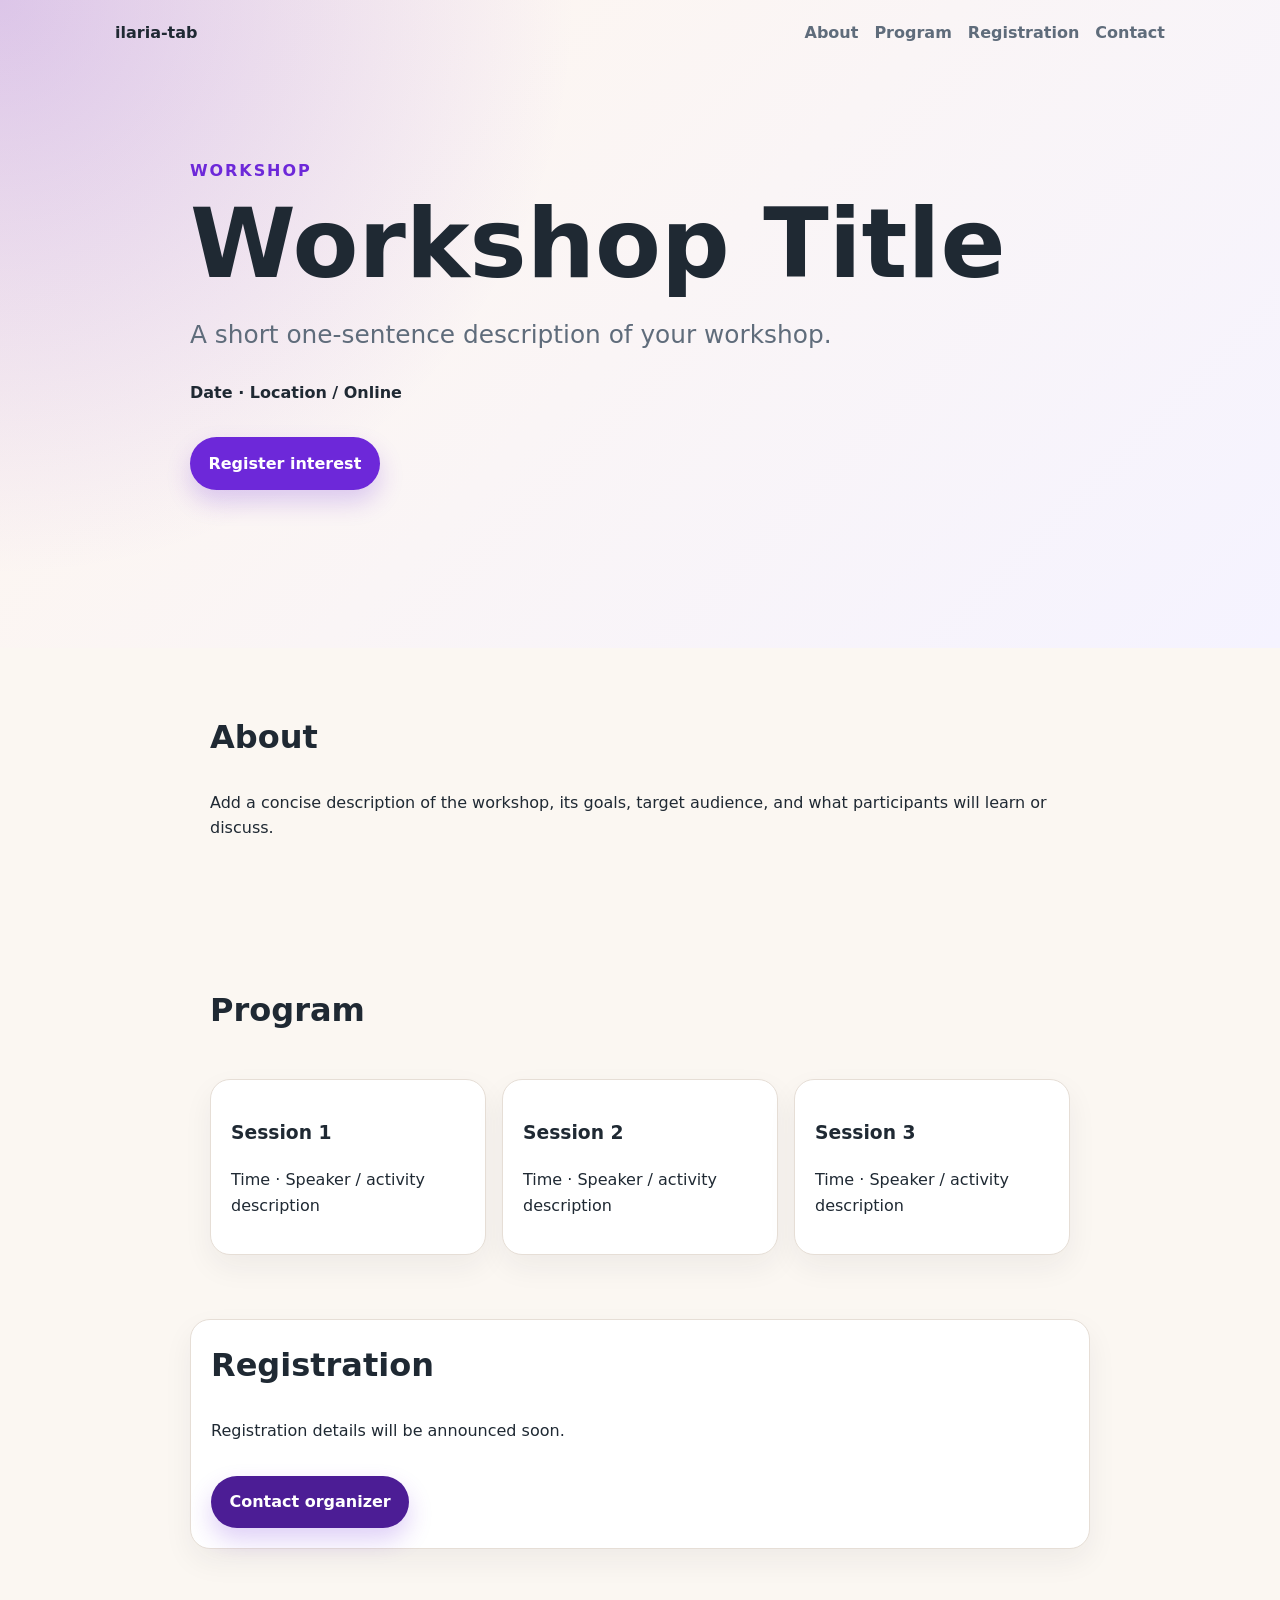
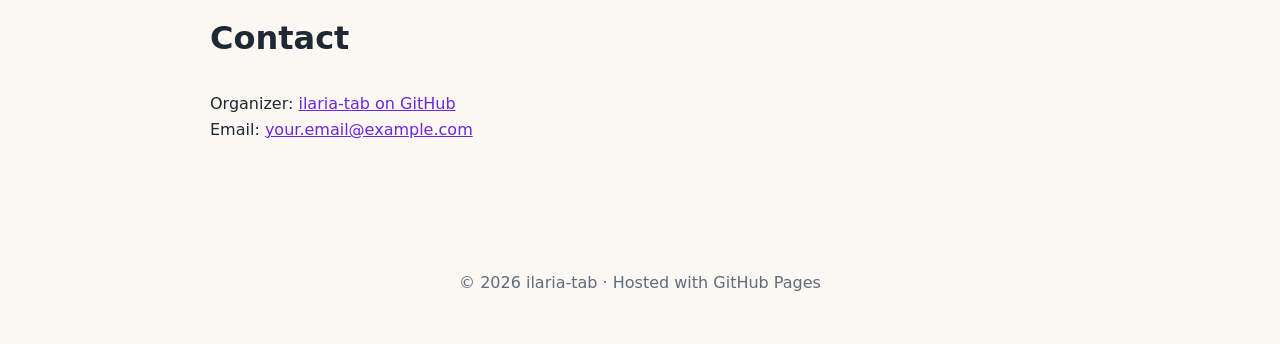
==== index.html @ 6244d7f7 "Create workshop website" ====
<!doctype html>
<html lang="en">
<head>
  <meta charset="utf-8" />
  <meta name="viewport" content="width=device-width, initial-scale=1" />
  <title>Workshop Title | ilaria-tab</title>
  <meta name="description" content="Workshop webpage organized by ilaria-tab." />
  <link rel="stylesheet" href="styles.css" />
</head>
<body>
  <header class="hero">
    <nav class="nav" aria-label="Main navigation">
      <a class="brand" href="https://github.com/ilaria-tab">ilaria-tab</a>
      <div class="links">
        <a href="#about">About</a>
        <a href="#program">Program</a>
        <a href="#registration">Registration</a>
        <a href="#contact">Contact</a>
      </div>
    </nav>

    <section class="hero-content">
      <p class="eyebrow">Workshop</p>
      <h1>Workshop Title</h1>
      <p class="subtitle">A short one-sentence description of your workshop.</p>
      <p class="details">Date · Location / Online</p>
      <a class="button" href="#registration">Register interest</a>
    </section>
  </header>

  <main>
    <section id="about" class="section">
      <h2>About</h2>
      <p>
        Add a concise description of the workshop, its goals, target audience,
        and what participants will learn or discuss.
      </p>
    </section>

    <section id="program" class="section cards">
      <h2>Program</h2>
      <article class="card">
        <h3>Session 1</h3>
        <p>Time · Speaker / activity description</p>
      </article>
      <article class="card">
        <h3>Session 2</h3>
        <p>Time · Speaker / activity description</p>
      </article>
      <article class="card">
        <h3>Session 3</h3>
        <p>Time · Speaker / activity description</p>
      </article>
    </section>

    <section id="registration" class="section highlight">
      <h2>Registration</h2>
      <p>Registration details will be announced soon.</p>
      <a class="button secondary" href="mailto:your.email@example.com">Contact organizer</a>
    </section>

    <section id="contact" class="section">
      <h2>Contact</h2>
      <p>
        Organizer: <a href="https://github.com/ilaria-tab">ilaria-tab on GitHub</a><br />
        Email: <a href="mailto:your.email@example.com">your.email@example.com</a>
      </p>
    </section>
  </main>

  <footer>
    <p>© <span id="year"></span> ilaria-tab · Hosted with GitHub Pages</p>
  </footer>

  <script>
    document.getElementById('year').textContent = new Date().getFullYear();
  </script>
</body>
</html>
---- styles.css ----
:root {
  color-scheme: light;
  --bg: #fbf7f2;
  --text: #1f2933;
  --muted: #5f6c7b;
  --primary: #6d28d9;
  --primary-dark: #4c1d95;
  --card: #ffffff;
  --border: #e6ded6;
}

* { box-sizing: border-box; }

body {
  margin: 0;
  font-family: Inter, ui-sans-serif, system-ui, -apple-system, BlinkMacSystemFont, "Segoe UI", sans-serif;
  line-height: 1.6;
  color: var(--text);
  background: var(--bg);
}

a { color: var(--primary); }

.hero {
  min-height: 72vh;
  padding: 1.25rem;
  background:
    radial-gradient(circle at top left, rgba(109, 40, 217, 0.24), transparent 36rem),
    linear-gradient(135deg, #fff7ed 0%, #f5f3ff 100%);
}

.nav {
  display: flex;
  justify-content: space-between;
  align-items: center;
  max-width: 1050px;
  margin: 0 auto;
  gap: 1rem;
}

.brand {
  font-weight: 800;
  color: var(--text);
  text-decoration: none;
}

.links {
  display: flex;
  gap: 1rem;
  flex-wrap: wrap;
}

.links a {
  color: var(--muted);
  text-decoration: none;
  font-weight: 600;
}

.hero-content {
  max-width: 900px;
  margin: 7rem auto 3rem;
}

.eyebrow {
  color: var(--primary);
  font-weight: 800;
  letter-spacing: 0.12em;
  text-transform: uppercase;
}

h1 {
  max-width: 820px;
  margin: 0;
  font-size: clamp(3rem, 8vw, 6rem);
  line-height: 0.95;
}

.subtitle {
  max-width: 680px;
  font-size: clamp(1.2rem, 2vw, 1.55rem);
  color: var(--muted);
}

.details {
  font-weight: 700;
}

.button {
  display: inline-block;
  margin-top: 1rem;
  padding: 0.85rem 1.15rem;
  border-radius: 999px;
  background: var(--primary);
  color: white;
  text-decoration: none;
  font-weight: 800;
  box-shadow: 0 12px 24px rgba(109, 40, 217, 0.22);
}

.button.secondary {
  background: var(--primary-dark);
}

.section {
  max-width: 900px;
  margin: 0 auto;
  padding: 4rem 1.25rem;
}

.section h2 {
  margin-top: 0;
  font-size: 2rem;
}

.cards {
  display: grid;
  grid-template-columns: repeat(3, 1fr);
  gap: 1rem;
}

.cards h2 {
  grid-column: 1 / -1;
}

.card, .highlight {
  background: var(--card);
  border: 1px solid var(--border);
  border-radius: 1.25rem;
  padding: 1.25rem;
  box-shadow: 0 12px 30px rgba(31, 41, 51, 0.06);
}

.highlight {
  max-width: 900px;
}

footer {
  padding: 2rem 1.25rem;
  text-align: center;
  color: var(--muted);
}

@media (max-width: 760px) {
  .nav { align-items: flex-start; flex-direction: column; }
  .hero-content { margin-top: 4rem; }
  .cards { grid-template-columns: 1fr; }
}
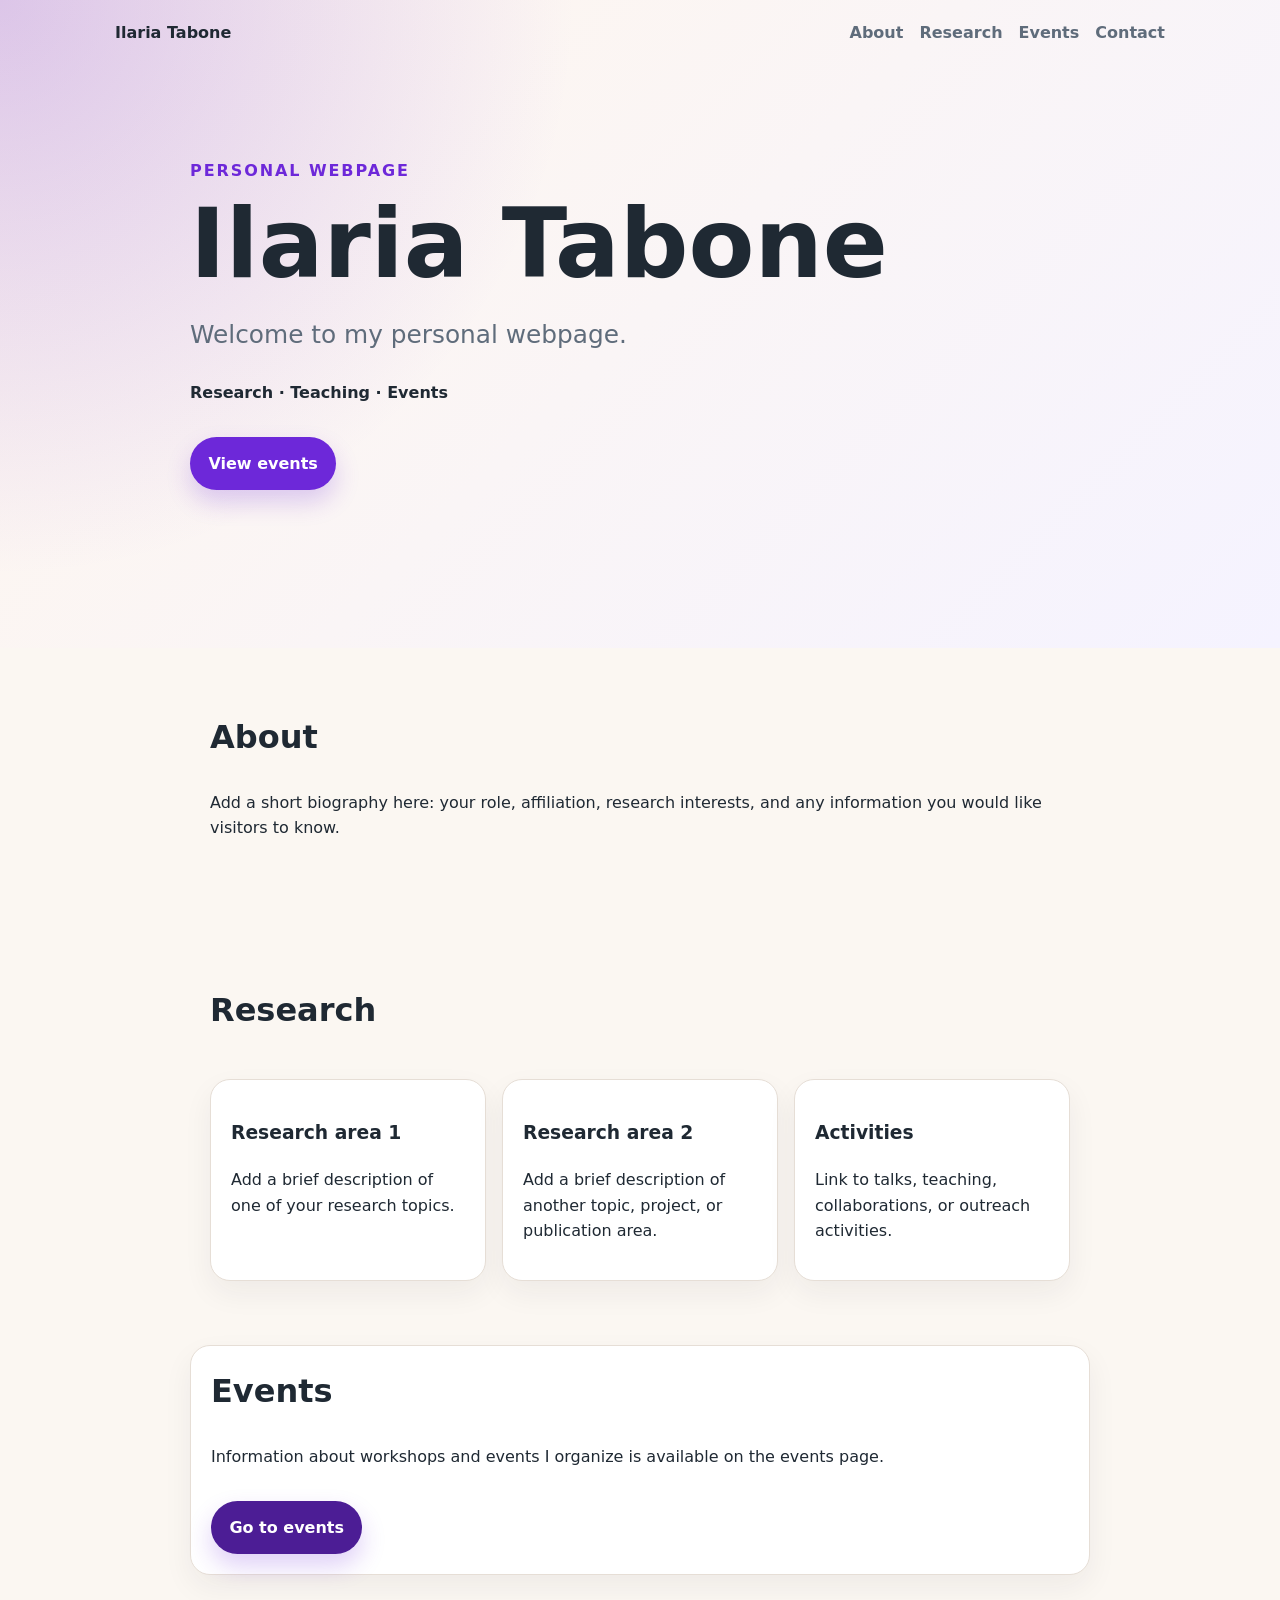
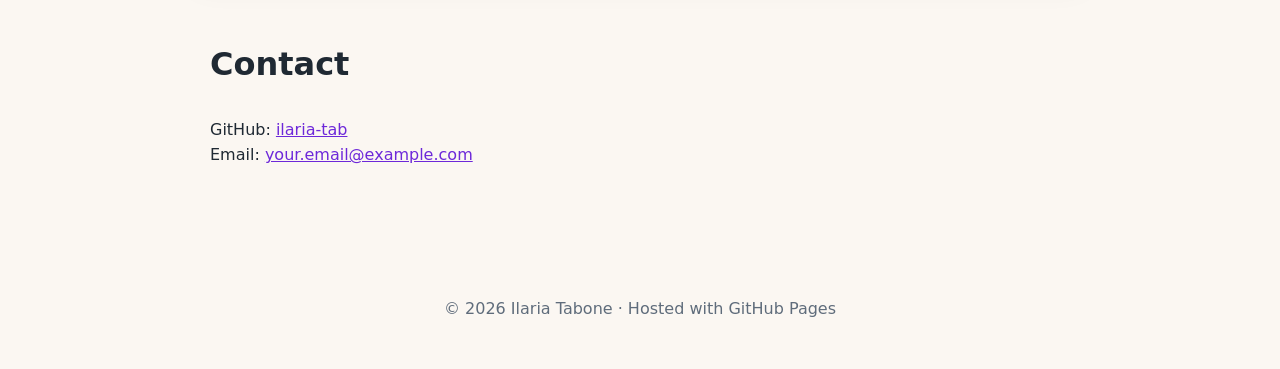
==== commit 853498fb: "Make homepage personal and move workshop to events" ====
--- a/index.html
+++ b/index.html
@@ -3,28 +3,28 @@
 <head>
   <meta charset="utf-8" />
   <meta name="viewport" content="width=device-width, initial-scale=1" />
-  <title>Workshop Title | ilaria-tab</title>
-  <meta name="description" content="Workshop webpage organized by ilaria-tab." />
+  <title>Ilaria Tabone | Personal webpage</title>
+  <meta name="description" content="Personal webpage of Ilaria Tabone." />
   <link rel="stylesheet" href="styles.css" />
 </head>
 <body>
   <header class="hero">
     <nav class="nav" aria-label="Main navigation">
-      <a class="brand" href="https://github.com/ilaria-tab">ilaria-tab</a>
+      <a class="brand" href="/">Ilaria Tabone</a>
       <div class="links">
         <a href="#about">About</a>
-        <a href="#program">Program</a>
-        <a href="#registration">Registration</a>
+        <a href="#research">Research</a>
+        <a href="/events/">Events</a>
         <a href="#contact">Contact</a>
       </div>
     </nav>
 
     <section class="hero-content">
-      <p class="eyebrow">Workshop</p>
-      <h1>Workshop Title</h1>
-      <p class="subtitle">A short one-sentence description of your workshop.</p>
-      <p class="details">Date · Location / Online</p>
-      <a class="button" href="#registration">Register interest</a>
+      <p class="eyebrow">Personal webpage</p>
+      <h1>Ilaria Tabone</h1>
+      <p class="subtitle">Welcome to my personal webpage.</p>
+      <p class="details">Research · Teaching · Events</p>
+      <a class="button" href="/events/">View events</a>
     </section>
   </header>
 
@@ -32,44 +32,44 @@
     <section id="about" class="section">
       <h2>About</h2>
       <p>
-        Add a concise description of the workshop, its goals, target audience,
-        and what participants will learn or discuss.
+        Add a short biography here: your role, affiliation, research interests,
+        and any information you would like visitors to know.
       </p>
     </section>
 
-    <section id="program" class="section cards">
-      <h2>Program</h2>
+    <section id="research" class="section cards">
+      <h2>Research</h2>
       <article class="card">
-        <h3>Session 1</h3>
-        <p>Time · Speaker / activity description</p>
+        <h3>Research area 1</h3>
+        <p>Add a brief description of one of your research topics.</p>
       </article>
       <article class="card">
-        <h3>Session 2</h3>
-        <p>Time · Speaker / activity description</p>
+        <h3>Research area 2</h3>
+        <p>Add a brief description of another topic, project, or publication area.</p>
       </article>
       <article class="card">
-        <h3>Session 3</h3>
-        <p>Time · Speaker / activity description</p>
+        <h3>Activities</h3>
+        <p>Link to talks, teaching, collaborations, or outreach activities.</p>
       </article>
     </section>
 
-    <section id="registration" class="section highlight">
-      <h2>Registration</h2>
-      <p>Registration details will be announced soon.</p>
-      <a class="button secondary" href="mailto:your.email@example.com">Contact organizer</a>
+    <section class="section highlight">
+      <h2>Events</h2>
+      <p>Information about workshops and events I organize is available on the events page.</p>
+      <a class="button secondary" href="/events/">Go to events</a>
     </section>
 
     <section id="contact" class="section">
       <h2>Contact</h2>
       <p>
-        Organizer: <a href="https://github.com/ilaria-tab">ilaria-tab on GitHub</a><br />
+        GitHub: <a href="https://github.com/ilaria-tab">ilaria-tab</a><br />
         Email: <a href="mailto:your.email@example.com">your.email@example.com</a>
       </p>
     </section>
   </main>
 
   <footer>
-    <p>© <span id="year"></span> ilaria-tab · Hosted with GitHub Pages</p>
+    <p>© <span id="year"></span> Ilaria Tabone · Hosted with GitHub Pages</p>
   </footer>
 
   <script>
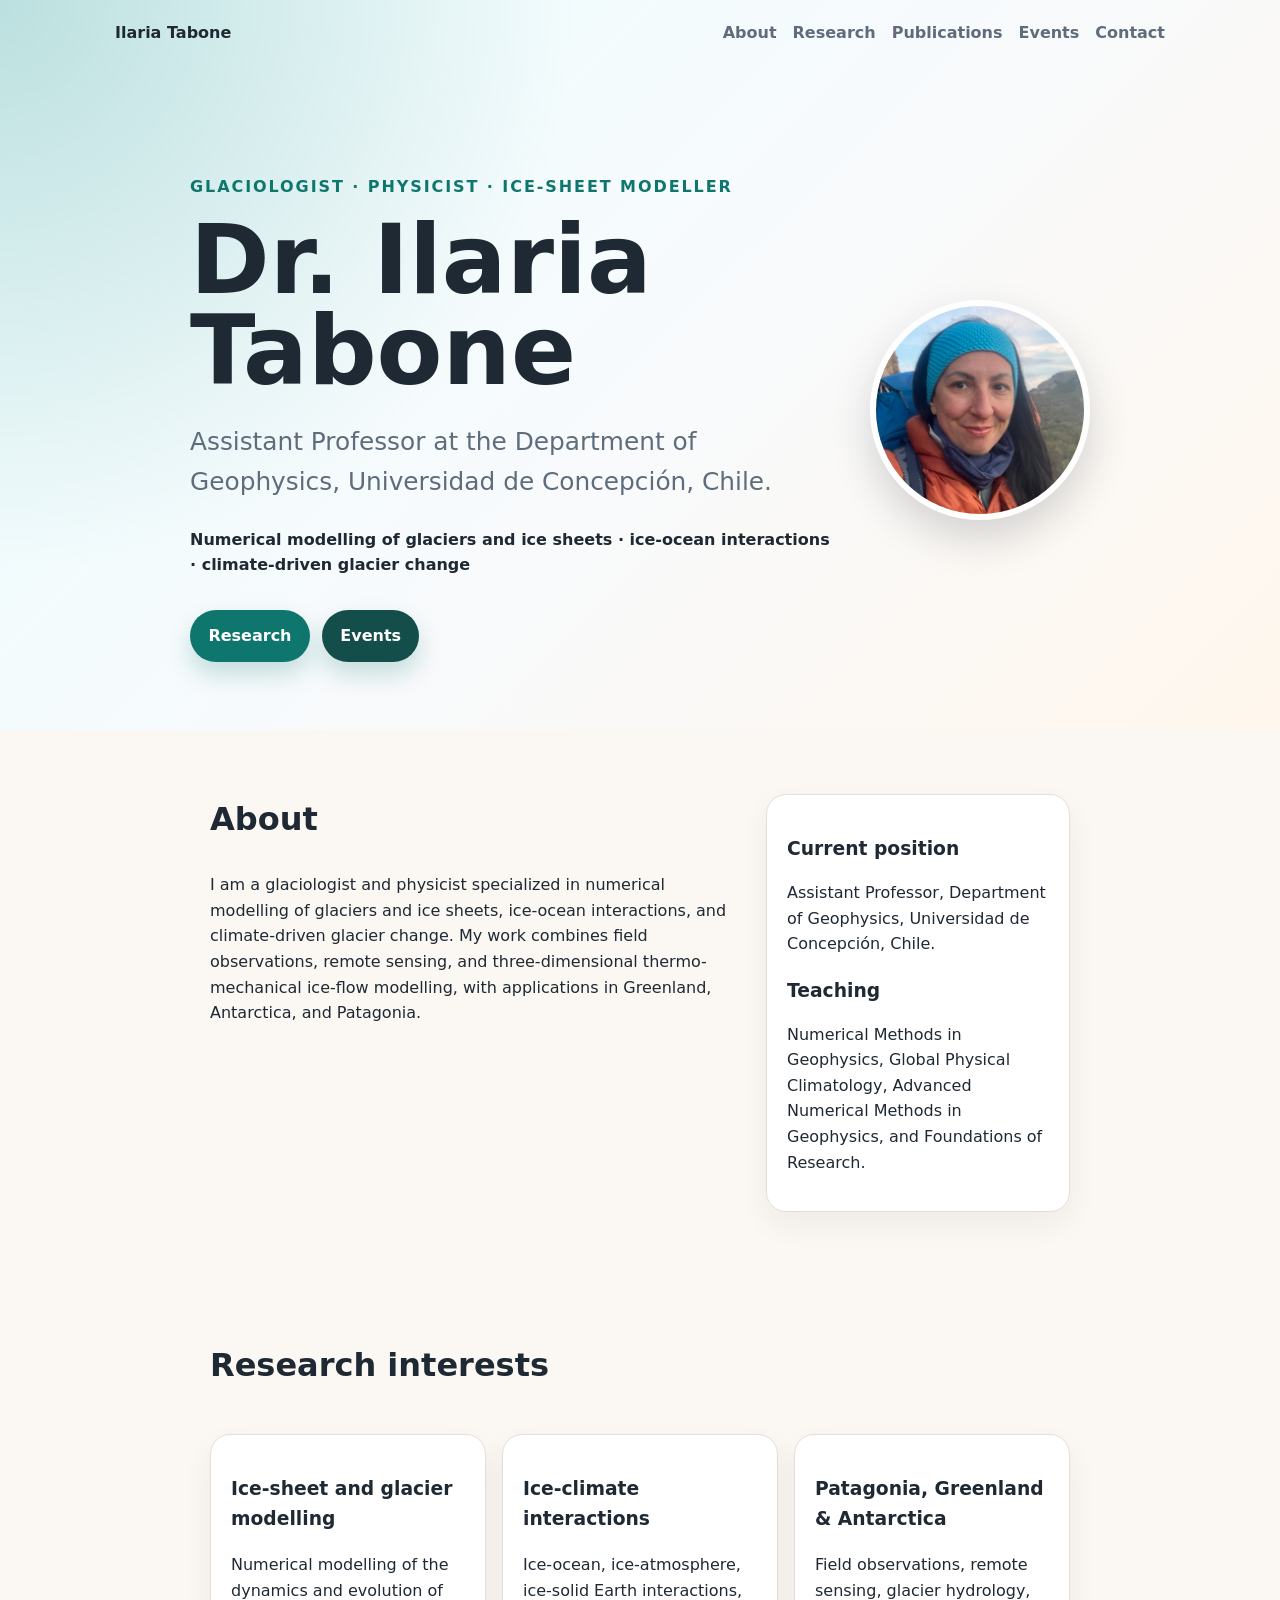
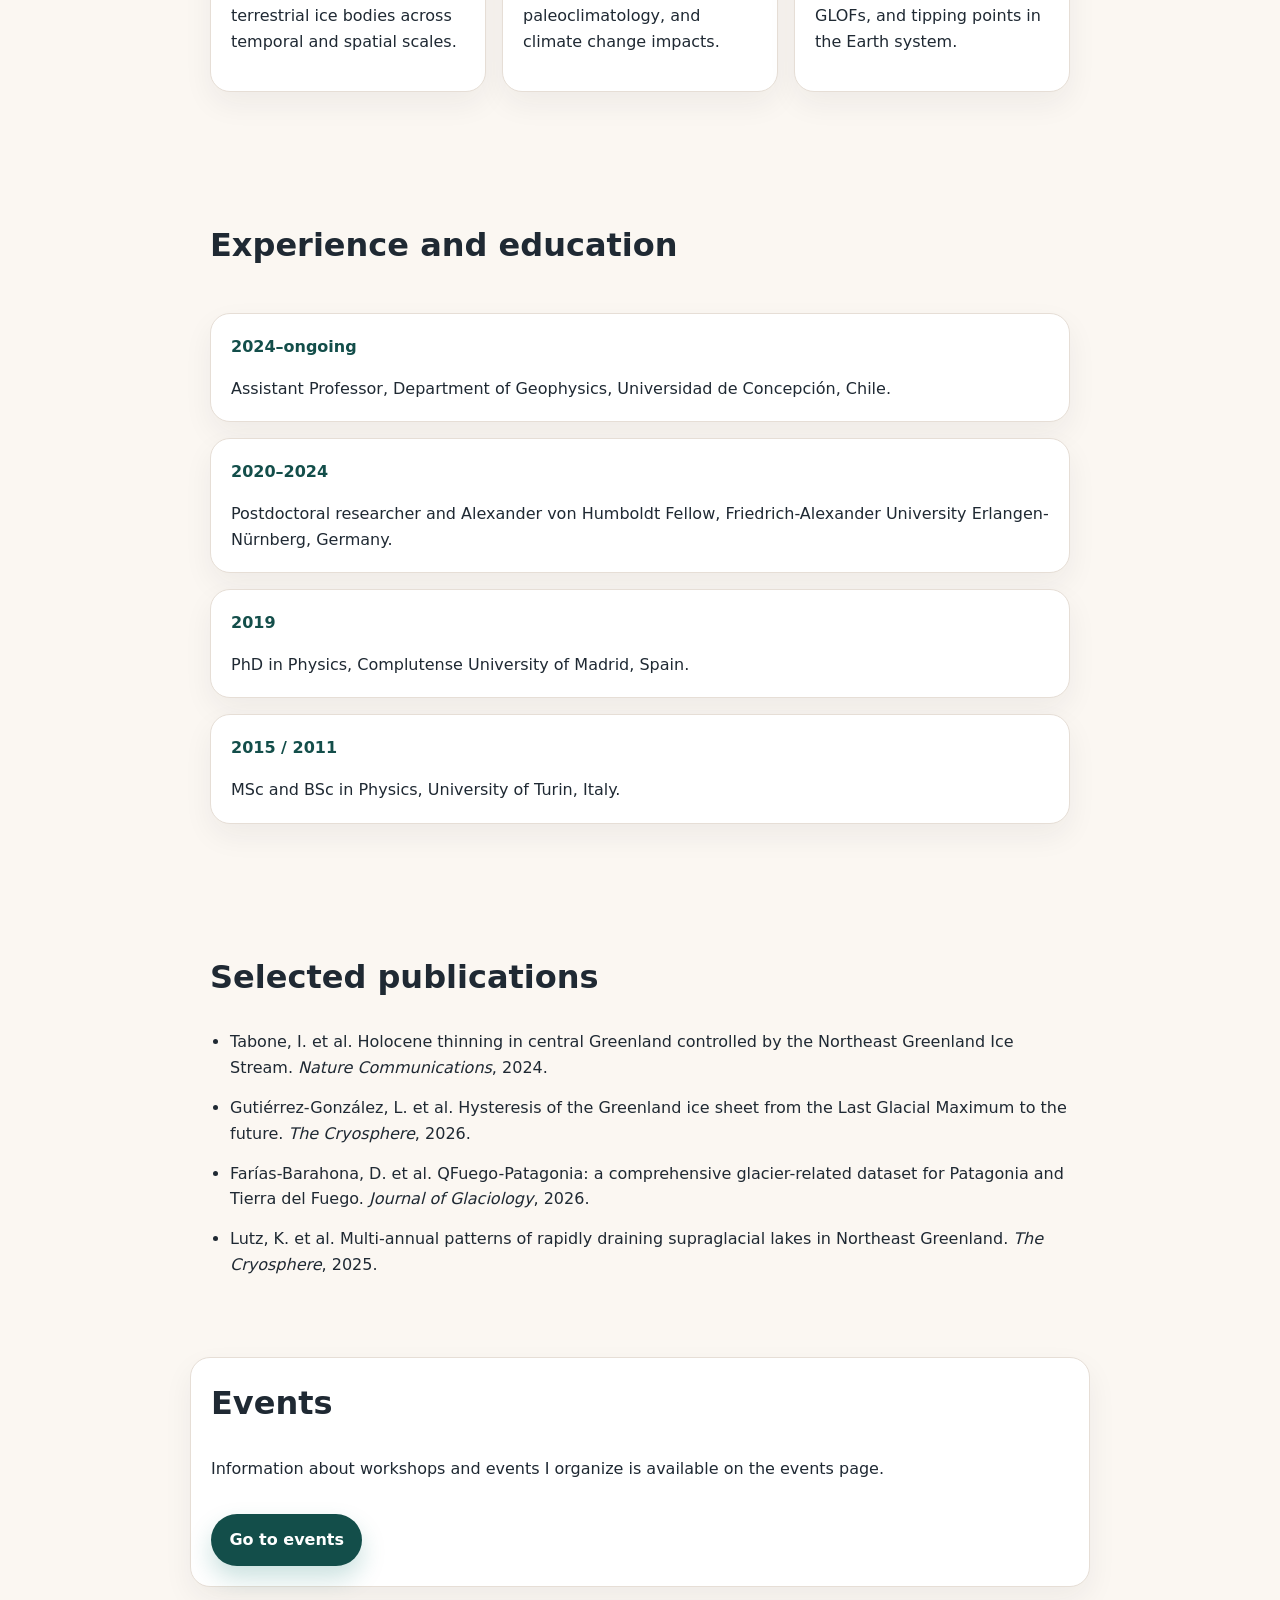
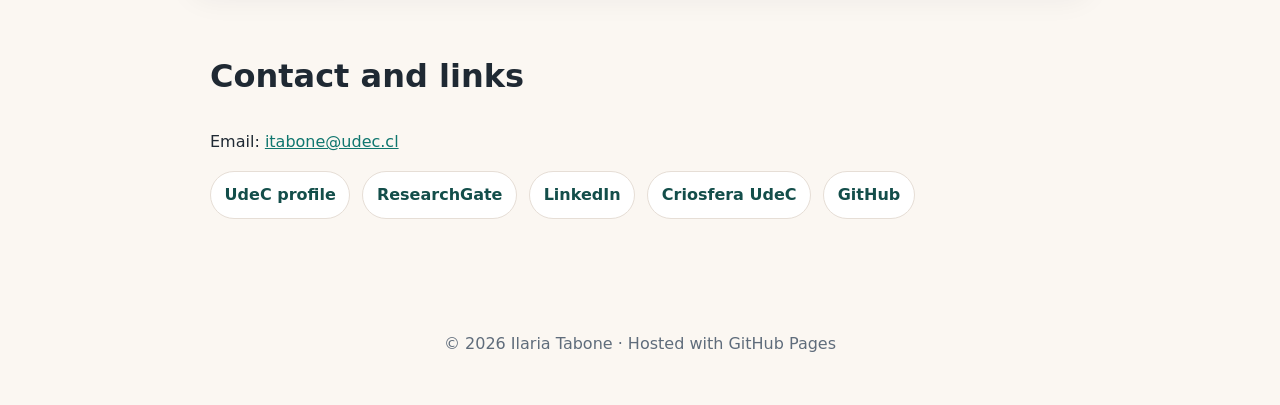
==== commit fd185968: "Restructure personal homepage" ====
--- a/index.html
+++ b/index.html
@@ -3,54 +3,105 @@
 <head>
   <meta charset="utf-8" />
   <meta name="viewport" content="width=device-width, initial-scale=1" />
-  <title>Ilaria Tabone | Personal webpage</title>
-  <meta name="description" content="Personal webpage of Ilaria Tabone." />
+  <title>Ilaria Tabone | Glaciologist & Physicist</title>
+  <meta name="description" content="Personal webpage of Dr. Ilaria Tabone, Assistant Professor at the Department of Geophysics, University of Concepción." />
   <link rel="stylesheet" href="styles.css" />
 </head>
 <body>
-  <header class="hero">
+  <header class="hero personal-hero">
     <nav class="nav" aria-label="Main navigation">
       <a class="brand" href="/">Ilaria Tabone</a>
       <div class="links">
         <a href="#about">About</a>
         <a href="#research">Research</a>
+        <a href="#publications">Publications</a>
         <a href="/events/">Events</a>
         <a href="#contact">Contact</a>
       </div>
     </nav>
 
-    <section class="hero-content">
-      <p class="eyebrow">Personal webpage</p>
-      <h1>Ilaria Tabone</h1>
-      <p class="subtitle">Welcome to my personal webpage.</p>
-      <p class="details">Research · Teaching · Events</p>
-      <a class="button" href="/events/">View events</a>
+    <section class="hero-content profile-hero">
+      <div>
+        <p class="eyebrow">Glaciologist · Physicist · Ice-sheet modeller</p>
+        <h1>Dr. Ilaria Tabone</h1>
+        <p class="subtitle">
+          Assistant Professor at the Department of Geophysics, Universidad de Concepción, Chile.
+        </p>
+        <p class="details">
+          Numerical modelling of glaciers and ice sheets · ice-ocean interactions · climate-driven glacier change
+        </p>
+        <div class="button-row">
+          <a class="button" href="#research">Research</a>
+          <a class="button secondary" href="/events/">Events</a>
+        </div>
+      </div>
+      <img class="profile-photo" src="assets/ilaria-profile.jpg" alt="Ilaria Tabone in the field" />
     </section>
   </header>
 
   <main>
-    <section id="about" class="section">
-      <h2>About</h2>
-      <p>
-        Add a short biography here: your role, affiliation, research interests,
-        and any information you would like visitors to know.
-      </p>
+    <section id="about" class="section two-column">
+      <div>
+        <h2>About</h2>
+        <p>
+          I am a glaciologist and physicist specialized in numerical modelling of glaciers and ice sheets,
+          ice-ocean interactions, and climate-driven glacier change. My work combines field observations,
+          remote sensing, and three-dimensional thermo-mechanical ice-flow modelling, with applications in
+          Greenland, Antarctica, and Patagonia.
+        </p>
+      </div>
+      <div class="info-box">
+        <h3>Current position</h3>
+        <p>Assistant Professor, Department of Geophysics, Universidad de Concepción, Chile.</p>
+        <h3>Teaching</h3>
+        <p>Numerical Methods in Geophysics, Global Physical Climatology, Advanced Numerical Methods in Geophysics, and Foundations of Research.</p>
+      </div>
     </section>
 
     <section id="research" class="section cards">
-      <h2>Research</h2>
+      <h2>Research interests</h2>
       <article class="card">
-        <h3>Research area 1</h3>
-        <p>Add a brief description of one of your research topics.</p>
+        <h3>Ice-sheet and glacier modelling</h3>
+        <p>Numerical modelling of the dynamics and evolution of terrestrial ice bodies across temporal and spatial scales.</p>
       </article>
       <article class="card">
-        <h3>Research area 2</h3>
-        <p>Add a brief description of another topic, project, or publication area.</p>
+        <h3>Ice-climate interactions</h3>
+        <p>Ice-ocean, ice-atmosphere, ice-solid Earth interactions, paleoclimatology, and climate change impacts.</p>
       </article>
       <article class="card">
-        <h3>Activities</h3>
-        <p>Link to talks, teaching, collaborations, or outreach activities.</p>
+        <h3>Patagonia, Greenland & Antarctica</h3>
+        <p>Field observations, remote sensing, glacier hydrology, GLOFs, and tipping points in the Earth system.</p>
       </article>
+    </section>
+
+    <section class="section timeline">
+      <h2>Experience and education</h2>
+      <div class="timeline-item">
+        <strong>2024–ongoing</strong>
+        <p>Assistant Professor, Department of Geophysics, Universidad de Concepción, Chile.</p>
+      </div>
+      <div class="timeline-item">
+        <strong>2020–2024</strong>
+        <p>Postdoctoral researcher and Alexander von Humboldt Fellow, Friedrich-Alexander University Erlangen-Nürnberg, Germany.</p>
+      </div>
+      <div class="timeline-item">
+        <strong>2019</strong>
+        <p>PhD in Physics, Complutense University of Madrid, Spain.</p>
+      </div>
+      <div class="timeline-item">
+        <strong>2015 / 2011</strong>
+        <p>MSc and BSc in Physics, University of Turin, Italy.</p>
+      </div>
+    </section>
+
+    <section id="publications" class="section publication-list">
+      <h2>Selected publications</h2>
+      <ul>
+        <li>Tabone, I. et al. Holocene thinning in central Greenland controlled by the Northeast Greenland Ice Stream. <em>Nature Communications</em>, 2024.</li>
+        <li>Gutiérrez-González, L. et al. Hysteresis of the Greenland ice sheet from the Last Glacial Maximum to the future. <em>The Cryosphere</em>, 2026.</li>
+        <li>Farías-Barahona, D. et al. QFuego-Patagonia: a comprehensive glacier-related dataset for Patagonia and Tierra del Fuego. <em>Journal of Glaciology</em>, 2026.</li>
+        <li>Lutz, K. et al. Multi-annual patterns of rapidly draining supraglacial lakes in Northeast Greenland. <em>The Cryosphere</em>, 2025.</li>
+      </ul>
     </section>
 
     <section class="section highlight">
@@ -60,11 +111,15 @@
     </section>
 
     <section id="contact" class="section">
-      <h2>Contact</h2>
-      <p>
-        GitHub: <a href="https://github.com/ilaria-tab">ilaria-tab</a><br />
-        Email: <a href="mailto:your.email@example.com">your.email@example.com</a>
-      </p>
+      <h2>Contact and links</h2>
+      <p>Email: <a href="mailto:itabone@udec.cl">itabone@udec.cl</a></p>
+      <div class="social-links">
+        <a href="https://www.dgeo.udec.cl/ilaria-tabone/">UdeC profile</a>
+        <a href="https://www.researchgate.net/profile/Ilaria-Tabone?ev=hdr_xprf">ResearchGate</a>
+        <a href="https://cl.linkedin.com/in/ilaria-tabone-148831a3">LinkedIn</a>
+        <a href="https://criosfera.udec.cl">Criosfera UdeC</a>
+        <a href="https://github.com/ilaria-tab">GitHub</a>
+      </div>
     </section>
   </main>
 
--- a/styles.css
+++ b/styles.css
@@ -3,8 +3,8 @@
   --bg: #fbf7f2;
   --text: #1f2933;
   --muted: #5f6c7b;
-  --primary: #6d28d9;
-  --primary-dark: #4c1d95;
+  --primary: #0f766e;
+  --primary-dark: #134e4a;
   --card: #ffffff;
   --border: #e6ded6;
 }
@@ -25,8 +25,8 @@
   min-height: 72vh;
   padding: 1.25rem;
   background:
-    radial-gradient(circle at top left, rgba(109, 40, 217, 0.24), transparent 36rem),
-    linear-gradient(135deg, #fff7ed 0%, #f5f3ff 100%);
+    radial-gradient(circle at top left, rgba(15, 118, 110, 0.22), transparent 36rem),
+    linear-gradient(135deg, #ecfeff 0%, #f8fafc 52%, #fff7ed 100%);
 }
 
 .nav {
@@ -94,7 +94,7 @@
   color: white;
   text-decoration: none;
   font-weight: 800;
-  box-shadow: 0 12px 24px rgba(109, 40, 217, 0.22);
+  box-shadow: 0 12px 24px rgba(15, 118, 110, 0.22);
 }
 
 .button.secondary {
@@ -134,6 +134,85 @@
   max-width: 900px;
 }
 
+.profile-hero {
+  display: grid;
+  grid-template-columns: minmax(0, 1fr) 220px;
+  align-items: center;
+  gap: 2rem;
+}
+
+.profile-photo {
+  width: 220px;
+  height: 220px;
+  object-fit: cover;
+  border-radius: 50%;
+  border: 6px solid rgba(255, 255, 255, 0.85);
+  box-shadow: 0 18px 40px rgba(31, 41, 51, 0.18);
+}
+
+.button-row {
+  display: flex;
+  flex-wrap: wrap;
+  gap: 0.75rem;
+}
+
+.two-column {
+  display: grid;
+  grid-template-columns: minmax(0, 1.4fr) minmax(260px, 0.8fr);
+  gap: 1.5rem;
+  align-items: start;
+}
+
+.info-box, .timeline-item {
+  background: var(--card);
+  border: 1px solid var(--border);
+  border-radius: 1.25rem;
+  padding: 1.25rem;
+  box-shadow: 0 12px 30px rgba(31, 41, 51, 0.06);
+}
+
+.info-box h3 {
+  margin-bottom: 0.25rem;
+}
+
+.timeline {
+  display: grid;
+  gap: 1rem;
+}
+
+.timeline-item strong {
+  color: var(--primary-dark);
+}
+
+.timeline-item p {
+  margin-bottom: 0;
+}
+
+.publication-list ul {
+  padding-left: 1.25rem;
+}
+
+.publication-list li {
+  margin-bottom: 0.9rem;
+}
+
+.social-links {
+  display: flex;
+  flex-wrap: wrap;
+  gap: 0.75rem;
+}
+
+.social-links a {
+  display: inline-block;
+  padding: 0.65rem 0.85rem;
+  border: 1px solid var(--border);
+  border-radius: 999px;
+  background: var(--card);
+  color: var(--primary-dark);
+  text-decoration: none;
+  font-weight: 700;
+}
+
 footer {
   padding: 2rem 1.25rem;
   text-align: center;
@@ -143,5 +222,7 @@
 @media (max-width: 760px) {
   .nav { align-items: flex-start; flex-direction: column; }
   .hero-content { margin-top: 4rem; }
-  .cards { grid-template-columns: 1fr; }
-}
+  .profile-hero, .two-column, .cards { grid-template-columns: 1fr; }
+  .profile-photo { width: 170px; height: 170px; order: -1; }
+  .links { gap: 0.75rem; }
+}
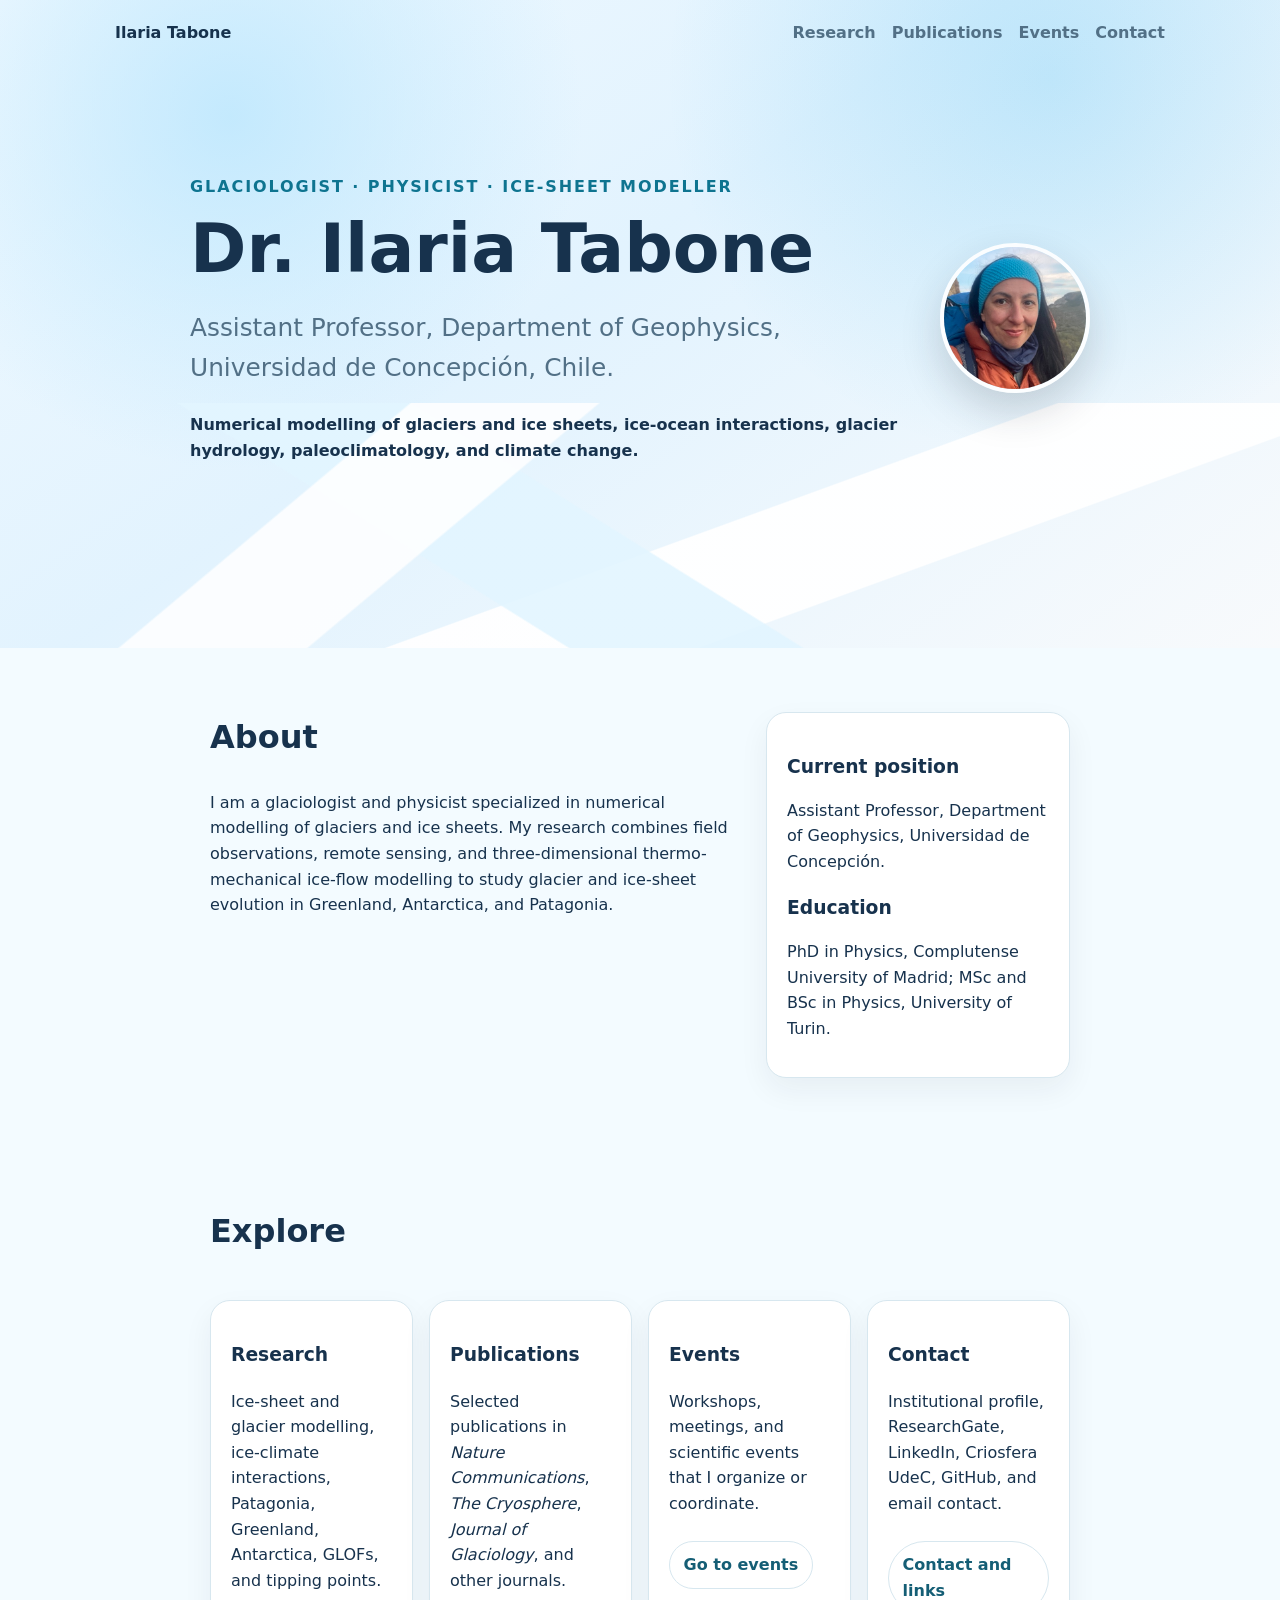
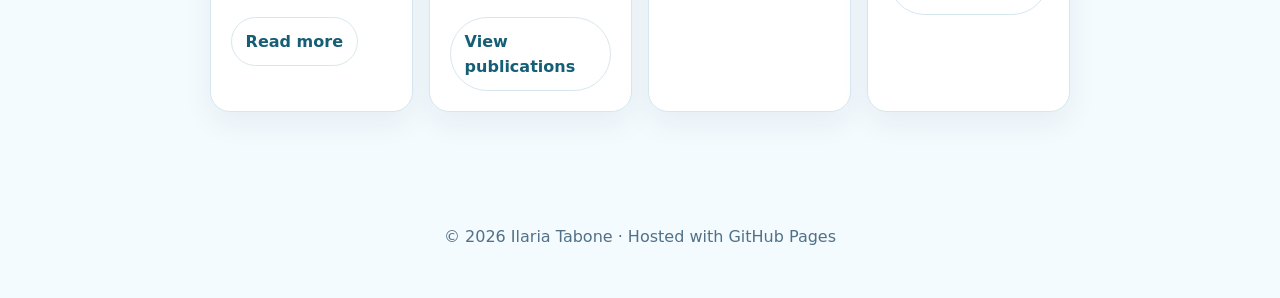
==== commit 1c4e373b: "Add detailed section pages" ====
--- a/index.html
+++ b/index.html
@@ -12,11 +12,10 @@
     <nav class="nav" aria-label="Main navigation">
       <a class="brand" href="/">Ilaria Tabone</a>
       <div class="links">
-        <a href="#about">About</a>
-        <a href="#research">Research</a>
-        <a href="#publications">Publications</a>
+        <a href="/research/">Research</a>
+        <a href="/publications/">Publications</a>
         <a href="/events/">Events</a>
-        <a href="#contact">Contact</a>
+        <a href="/contact/">Contact</a>
       </div>
     </nav>
 
@@ -24,102 +23,53 @@
       <div>
         <p class="eyebrow">Glaciologist · Physicist · Ice-sheet modeller</p>
         <h1>Dr. Ilaria Tabone</h1>
-        <p class="subtitle">
-          Assistant Professor at the Department of Geophysics, Universidad de Concepción, Chile.
-        </p>
-        <p class="details">
-          Numerical modelling of glaciers and ice sheets · ice-ocean interactions · climate-driven glacier change
-        </p>
-        <div class="button-row">
-          <a class="button" href="#research">Research</a>
-          <a class="button secondary" href="/events/">Events</a>
-        </div>
+        <p class="subtitle">Assistant Professor, Department of Geophysics, Universidad de Concepción, Chile.</p>
+        <p class="details">Numerical modelling of glaciers and ice sheets, ice-ocean interactions, glacier hydrology, paleoclimatology, and climate change.</p>
       </div>
       <img class="profile-photo" src="assets/ilaria-profile.jpg" alt="Ilaria Tabone in the field" />
     </section>
   </header>
 
   <main>
-    <section id="about" class="section two-column">
+    <section class="section two-column">
       <div>
         <h2>About</h2>
         <p>
-          I am a glaciologist and physicist specialized in numerical modelling of glaciers and ice sheets,
-          ice-ocean interactions, and climate-driven glacier change. My work combines field observations,
-          remote sensing, and three-dimensional thermo-mechanical ice-flow modelling, with applications in
-          Greenland, Antarctica, and Patagonia.
+          I am a glaciologist and physicist specialized in numerical modelling of glaciers and ice sheets.
+          My research combines field observations, remote sensing, and three-dimensional thermo-mechanical
+          ice-flow modelling to study glacier and ice-sheet evolution in Greenland, Antarctica, and Patagonia.
         </p>
       </div>
       <div class="info-box">
         <h3>Current position</h3>
-        <p>Assistant Professor, Department of Geophysics, Universidad de Concepción, Chile.</p>
-        <h3>Teaching</h3>
-        <p>Numerical Methods in Geophysics, Global Physical Climatology, Advanced Numerical Methods in Geophysics, and Foundations of Research.</p>
+        <p>Assistant Professor, Department of Geophysics, Universidad de Concepción.</p>
+        <h3>Education</h3>
+        <p>PhD in Physics, Complutense University of Madrid; MSc and BSc in Physics, University of Turin.</p>
       </div>
     </section>
 
-    <section id="research" class="section cards">
-      <h2>Research interests</h2>
+    <section class="section summary-grid">
+      <h2>Explore</h2>
       <article class="card">
-        <h3>Ice-sheet and glacier modelling</h3>
-        <p>Numerical modelling of the dynamics and evolution of terrestrial ice bodies across temporal and spatial scales.</p>
+        <h3>Research</h3>
+        <p>Ice-sheet and glacier modelling, ice-climate interactions, Patagonia, Greenland, Antarctica, GLOFs, and tipping points.</p>
+        <a href="/research/">Read more</a>
       </article>
       <article class="card">
-        <h3>Ice-climate interactions</h3>
-        <p>Ice-ocean, ice-atmosphere, ice-solid Earth interactions, paleoclimatology, and climate change impacts.</p>
+        <h3>Publications</h3>
+        <p>Selected publications in <em>Nature Communications</em>, <em>The Cryosphere</em>, <em>Journal of Glaciology</em>, and other journals.</p>
+        <a href="/publications/">View publications</a>
       </article>
       <article class="card">
-        <h3>Patagonia, Greenland & Antarctica</h3>
-        <p>Field observations, remote sensing, glacier hydrology, GLOFs, and tipping points in the Earth system.</p>
+        <h3>Events</h3>
+        <p>Workshops, meetings, and scientific events that I organize or coordinate.</p>
+        <a href="/events/">Go to events</a>
       </article>
-    </section>
-
-    <section class="section timeline">
-      <h2>Experience and education</h2>
-      <div class="timeline-item">
-        <strong>2024–ongoing</strong>
-        <p>Assistant Professor, Department of Geophysics, Universidad de Concepción, Chile.</p>
-      </div>
-      <div class="timeline-item">
-        <strong>2020–2024</strong>
-        <p>Postdoctoral researcher and Alexander von Humboldt Fellow, Friedrich-Alexander University Erlangen-Nürnberg, Germany.</p>
-      </div>
-      <div class="timeline-item">
-        <strong>2019</strong>
-        <p>PhD in Physics, Complutense University of Madrid, Spain.</p>
-      </div>
-      <div class="timeline-item">
-        <strong>2015 / 2011</strong>
-        <p>MSc and BSc in Physics, University of Turin, Italy.</p>
-      </div>
-    </section>
-
-    <section id="publications" class="section publication-list">
-      <h2>Selected publications</h2>
-      <ul>
-        <li>Tabone, I. et al. Holocene thinning in central Greenland controlled by the Northeast Greenland Ice Stream. <em>Nature Communications</em>, 2024.</li>
-        <li>Gutiérrez-González, L. et al. Hysteresis of the Greenland ice sheet from the Last Glacial Maximum to the future. <em>The Cryosphere</em>, 2026.</li>
-        <li>Farías-Barahona, D. et al. QFuego-Patagonia: a comprehensive glacier-related dataset for Patagonia and Tierra del Fuego. <em>Journal of Glaciology</em>, 2026.</li>
-        <li>Lutz, K. et al. Multi-annual patterns of rapidly draining supraglacial lakes in Northeast Greenland. <em>The Cryosphere</em>, 2025.</li>
-      </ul>
-    </section>
-
-    <section class="section highlight">
-      <h2>Events</h2>
-      <p>Information about workshops and events I organize is available on the events page.</p>
-      <a class="button secondary" href="/events/">Go to events</a>
-    </section>
-
-    <section id="contact" class="section">
-      <h2>Contact and links</h2>
-      <p>Email: <a href="mailto:itabone@udec.cl">itabone@udec.cl</a></p>
-      <div class="social-links">
-        <a href="https://www.dgeo.udec.cl/ilaria-tabone/">UdeC profile</a>
-        <a href="https://www.researchgate.net/profile/Ilaria-Tabone?ev=hdr_xprf">ResearchGate</a>
-        <a href="https://cl.linkedin.com/in/ilaria-tabone-148831a3">LinkedIn</a>
-        <a href="https://criosfera.udec.cl">Criosfera UdeC</a>
-        <a href="https://github.com/ilaria-tab">GitHub</a>
-      </div>
+      <article class="card">
+        <h3>Contact</h3>
+        <p>Institutional profile, ResearchGate, LinkedIn, Criosfera UdeC, GitHub, and email contact.</p>
+        <a href="/contact/">Contact and links</a>
+      </article>
     </section>
   </main>
 
--- a/styles.css
+++ b/styles.css
@@ -1,12 +1,12 @@
 :root {
   color-scheme: light;
-  --bg: #fbf7f2;
-  --text: #1f2933;
-  --muted: #5f6c7b;
-  --primary: #0f766e;
-  --primary-dark: #134e4a;
+  --bg: #f3fbff;
+  --text: #17324d;
+  --muted: #527086;
+  --primary: #0e7490;
+  --primary-dark: #155e75;
   --card: #ffffff;
-  --border: #e6ded6;
+  --border: #d7e7ef;
 }
 
 * { box-sizing: border-box; }
@@ -25,8 +25,25 @@
   min-height: 72vh;
   padding: 1.25rem;
   background:
-    radial-gradient(circle at top left, rgba(15, 118, 110, 0.22), transparent 36rem),
-    linear-gradient(135deg, #ecfeff 0%, #f8fafc 52%, #fff7ed 100%);
+    radial-gradient(circle at 18% 18%, rgba(186, 230, 253, 0.8), transparent 22rem),
+    radial-gradient(circle at 82% 12%, rgba(14, 165, 233, 0.18), transparent 24rem),
+    linear-gradient(145deg, rgba(240, 249, 255, 0.96) 0%, rgba(224, 242, 254, 0.9) 45%, rgba(248, 250, 252, 0.98) 100%);
+  position: relative;
+  overflow: hidden;
+}
+
+.hero::after {
+  content: "";
+  position: absolute;
+  left: 0;
+  right: 0;
+  bottom: -1px;
+  height: 38%;
+  background:
+    linear-gradient(140deg, transparent 0 26%, rgba(255,255,255,0.86) 26.2% 38%, transparent 38.2%),
+    linear-gradient(32deg, transparent 0 34%, rgba(226, 245, 255, 0.9) 34.2% 48%, transparent 48.2%),
+    linear-gradient(160deg, transparent 0 54%, rgba(255,255,255,0.95) 54.2% 70%, transparent 70.2%);
+  pointer-events: none;
 }
 
 .nav {
@@ -36,6 +53,8 @@
   max-width: 1050px;
   margin: 0 auto;
   gap: 1rem;
+  position: relative;
+  z-index: 1;
 }
 
 .brand {
@@ -59,6 +78,8 @@
 .hero-content {
   max-width: 900px;
   margin: 7rem auto 3rem;
+  position: relative;
+  z-index: 1;
 }
 
 .eyebrow {
@@ -71,8 +92,8 @@
 h1 {
   max-width: 820px;
   margin: 0;
-  font-size: clamp(3rem, 8vw, 6rem);
-  line-height: 0.95;
+  font-size: clamp(2.25rem, 5.5vw, 4.25rem);
+  line-height: 1;
 }
 
 .subtitle {
@@ -112,13 +133,17 @@
   font-size: 2rem;
 }
 
-.cards {
+.cards, .summary-grid {
   display: grid;
   grid-template-columns: repeat(3, 1fr);
   gap: 1rem;
 }
 
-.cards h2 {
+.summary-grid {
+  grid-template-columns: repeat(4, 1fr);
+}
+
+.cards h2, .summary-grid h2 {
   grid-column: 1 / -1;
 }
 
@@ -136,17 +161,17 @@
 
 .profile-hero {
   display: grid;
-  grid-template-columns: minmax(0, 1fr) 220px;
+  grid-template-columns: minmax(0, 1fr) 150px;
   align-items: center;
   gap: 2rem;
 }
 
 .profile-photo {
-  width: 220px;
-  height: 220px;
+  width: 150px;
+  height: 150px;
   object-fit: cover;
   border-radius: 50%;
-  border: 6px solid rgba(255, 255, 255, 0.85);
+  border: 4px solid rgba(255, 255, 255, 0.9);
   box-shadow: 0 18px 40px rgba(31, 41, 51, 0.18);
 }
 
@@ -202,7 +227,7 @@
   gap: 0.75rem;
 }
 
-.social-links a {
+.social-links a, .card a {
   display: inline-block;
   padding: 0.65rem 0.85rem;
   border: 1px solid var(--border);
@@ -213,6 +238,18 @@
   font-weight: 700;
 }
 
+.card a {
+  margin-top: 0.5rem;
+}
+
+.page-hero {
+  min-height: 42vh;
+}
+
+.large-links a {
+  padding: 0.9rem 1.1rem;
+}
+
 footer {
   padding: 2rem 1.25rem;
   text-align: center;
@@ -222,7 +259,7 @@
 @media (max-width: 760px) {
   .nav { align-items: flex-start; flex-direction: column; }
   .hero-content { margin-top: 4rem; }
-  .profile-hero, .two-column, .cards { grid-template-columns: 1fr; }
-  .profile-photo { width: 170px; height: 170px; order: -1; }
+  .profile-hero, .two-column, .cards, .summary-grid { grid-template-columns: 1fr; }
+  .profile-photo { width: 120px; height: 120px; order: -1; }
   .links { gap: 0.75rem; }
 }
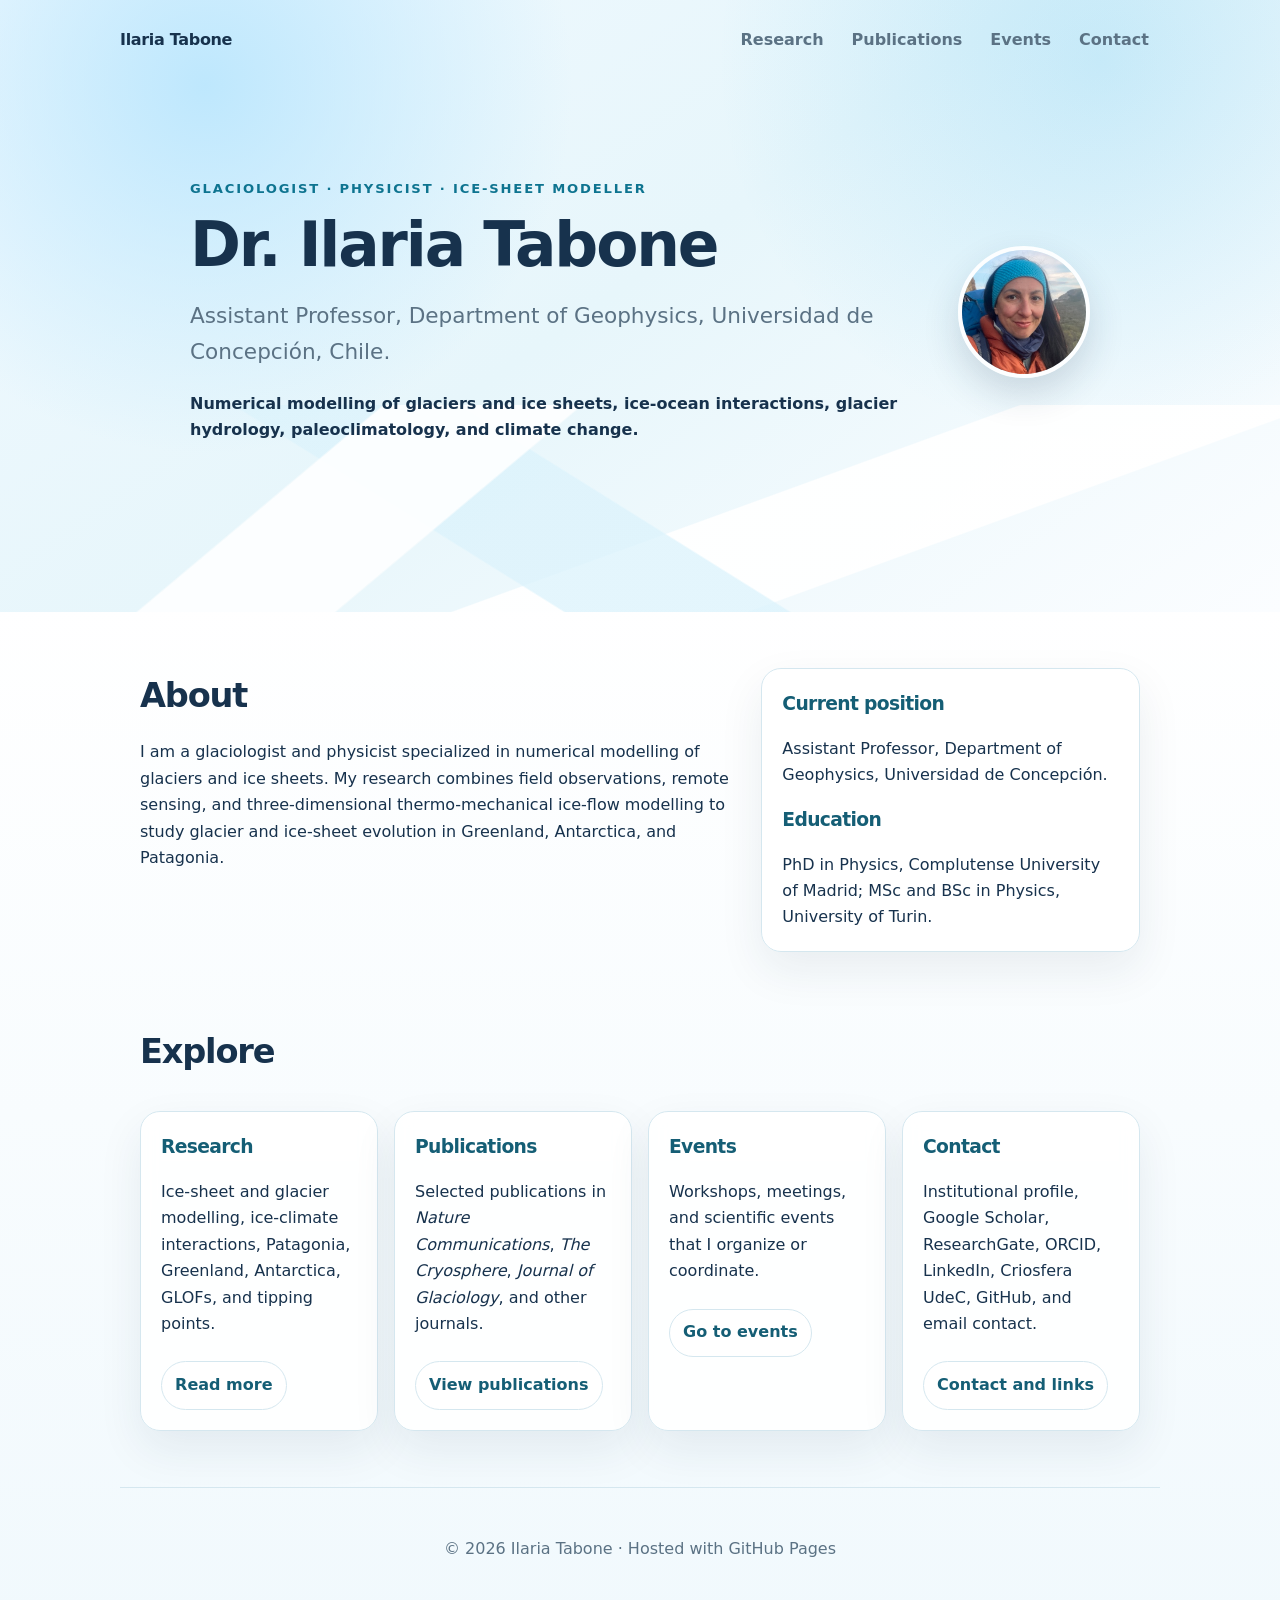
==== commit de2c2702: "Add Google Scholar link" ====
--- a/index.html
+++ b/index.html
@@ -67,7 +67,7 @@
       </article>
       <article class="card">
         <h3>Contact</h3>
-        <p>Institutional profile, ResearchGate, LinkedIn, Criosfera UdeC, GitHub, and email contact.</p>
+        <p>Institutional profile, Google Scholar, ResearchGate, ORCID, LinkedIn, Criosfera UdeC, GitHub, and email contact.</p>
         <a href="/contact/">Contact and links</a>
       </article>
     </section>
--- a/styles.css
+++ b/styles.css
@@ -1,33 +1,44 @@
 :root {
   color-scheme: light;
-  --bg: #f3fbff;
+  --bg: #f5fbff;
+  --bg-soft: #eef8fc;
   --text: #17324d;
-  --muted: #527086;
+  --muted: #5b7284;
   --primary: #0e7490;
   --primary-dark: #155e75;
-  --card: #ffffff;
-  --border: #d7e7ef;
+  --primary-soft: #dff4fb;
+  --card: rgba(255, 255, 255, 0.88);
+  --border: #d5e7ef;
+  --shadow: 0 18px 45px rgba(23, 50, 77, 0.08);
+  --radius: 1.25rem;
+  --max-width: 1040px;
 }
 
 * { box-sizing: border-box; }
+
+html { scroll-behavior: smooth; }
 
 body {
   margin: 0;
   font-family: Inter, ui-sans-serif, system-ui, -apple-system, BlinkMacSystemFont, "Segoe UI", sans-serif;
-  line-height: 1.6;
+  line-height: 1.65;
   color: var(--text);
-  background: var(--bg);
+  background:
+    linear-gradient(180deg, rgba(245, 251, 255, 1), rgba(255, 255, 255, 0.98) 38%, rgba(239, 248, 252, 0.65)),
+    var(--bg);
 }
 
 a { color: var(--primary); }
 
+a:hover { color: var(--primary-dark); }
+
 .hero {
-  min-height: 72vh;
+  min-height: 68vh;
   padding: 1.25rem;
   background:
-    radial-gradient(circle at 18% 18%, rgba(186, 230, 253, 0.8), transparent 22rem),
-    radial-gradient(circle at 82% 12%, rgba(14, 165, 233, 0.18), transparent 24rem),
-    linear-gradient(145deg, rgba(240, 249, 255, 0.96) 0%, rgba(224, 242, 254, 0.9) 45%, rgba(248, 250, 252, 0.98) 100%);
+    radial-gradient(circle at 16% 14%, rgba(186, 230, 253, 0.92), transparent 23rem),
+    radial-gradient(circle at 86% 10%, rgba(14, 165, 233, 0.16), transparent 24rem),
+    linear-gradient(145deg, #f0f9ff 0%, #e7f6fb 48%, #fbfdff 100%);
   position: relative;
   overflow: hidden;
 }
@@ -38,11 +49,11 @@
   left: 0;
   right: 0;
   bottom: -1px;
-  height: 38%;
+  height: 34%;
   background:
-    linear-gradient(140deg, transparent 0 26%, rgba(255,255,255,0.86) 26.2% 38%, transparent 38.2%),
-    linear-gradient(32deg, transparent 0 34%, rgba(226, 245, 255, 0.9) 34.2% 48%, transparent 48.2%),
-    linear-gradient(160deg, transparent 0 54%, rgba(255,255,255,0.95) 54.2% 70%, transparent 70.2%);
+    linear-gradient(140deg, transparent 0 25%, rgba(255,255,255,0.88) 25.2% 38%, transparent 38.2%),
+    linear-gradient(32deg, transparent 0 35%, rgba(220, 243, 252, 0.78) 35.2% 49%, transparent 49.2%),
+    linear-gradient(160deg, transparent 0 55%, rgba(255,255,255,0.96) 55.2% 71%, transparent 71.2%);
   pointer-events: none;
 }
 
@@ -50,7 +61,7 @@
   display: flex;
   justify-content: space-between;
   align-items: center;
-  max-width: 1050px;
+  max-width: var(--max-width);
   margin: 0 auto;
   gap: 1rem;
   position: relative;
@@ -61,76 +72,99 @@
   font-weight: 800;
   color: var(--text);
   text-decoration: none;
+  letter-spacing: -0.02em;
 }
 
 .links {
   display: flex;
-  gap: 1rem;
+  gap: 0.35rem;
   flex-wrap: wrap;
 }
 
 .links a {
   color: var(--muted);
   text-decoration: none;
-  font-weight: 600;
+  font-weight: 650;
+  padding: 0.45rem 0.7rem;
+  border-radius: 999px;
+}
+
+.links a:hover {
+  background: rgba(255, 255, 255, 0.72);
+  color: var(--primary-dark);
 }
 
 .hero-content {
   max-width: 900px;
-  margin: 7rem auto 3rem;
+  margin: 6.5rem auto 3rem;
   position: relative;
   z-index: 1;
 }
 
+.page-hero .hero-content {
+  margin-top: 4.75rem;
+}
+
 .eyebrow {
   color: var(--primary);
-  font-weight: 800;
-  letter-spacing: 0.12em;
+  font-size: 0.82rem;
+  font-weight: 850;
+  letter-spacing: 0.14em;
   text-transform: uppercase;
+}
+
+h1, h2, h3 {
+  letter-spacing: -0.035em;
 }
 
 h1 {
   max-width: 820px;
   margin: 0;
-  font-size: clamp(2.25rem, 5.5vw, 4.25rem);
-  line-height: 1;
+  font-size: clamp(2.15rem, 4.8vw, 3.85rem);
+  line-height: 1.04;
 }
 
 .subtitle {
-  max-width: 680px;
-  font-size: clamp(1.2rem, 2vw, 1.55rem);
+  max-width: 720px;
+  font-size: clamp(1.08rem, 1.7vw, 1.35rem);
   color: var(--muted);
 }
 
 .details {
+  max-width: 760px;
   font-weight: 700;
 }
 
 .button {
   display: inline-block;
   margin-top: 1rem;
-  padding: 0.85rem 1.15rem;
+  padding: 0.78rem 1.05rem;
   border-radius: 999px;
   background: var(--primary);
   color: white;
   text-decoration: none;
   font-weight: 800;
-  box-shadow: 0 12px 24px rgba(15, 118, 110, 0.22);
-}
-
-.button.secondary {
-  background: var(--primary-dark);
-}
+  box-shadow: 0 12px 24px rgba(14, 116, 144, 0.2);
+}
+
+.button:hover { color: white; background: var(--primary-dark); }
+
+.button.secondary { background: var(--primary-dark); }
 
 .section {
-  max-width: 900px;
+  max-width: var(--max-width);
   margin: 0 auto;
-  padding: 4rem 1.25rem;
+  padding: 3.5rem 1.25rem;
+}
+
+.section + .section {
+  padding-top: 1rem;
 }
 
 .section h2 {
   margin-top: 0;
-  font-size: 2rem;
+  margin-bottom: 1rem;
+  font-size: clamp(1.65rem, 3vw, 2.1rem);
 }
 
 .cards, .summary-grid {
@@ -139,43 +173,46 @@
   gap: 1rem;
 }
 
-.summary-grid {
-  grid-template-columns: repeat(4, 1fr);
-}
-
-.cards h2, .summary-grid h2 {
-  grid-column: 1 / -1;
-}
-
-.card, .highlight {
+.summary-grid { grid-template-columns: repeat(4, 1fr); }
+
+.cards h2, .summary-grid h2 { grid-column: 1 / -1; }
+
+.card, .highlight, .info-box, .timeline-item {
   background: var(--card);
   border: 1px solid var(--border);
-  border-radius: 1.25rem;
+  border-radius: var(--radius);
   padding: 1.25rem;
-  box-shadow: 0 12px 30px rgba(31, 41, 51, 0.06);
-}
-
-.highlight {
-  max-width: 900px;
-}
+  box-shadow: var(--shadow);
+  backdrop-filter: blur(8px);
+}
+
+.card h3, .info-box h3 {
+  margin-top: 0;
+  margin-bottom: 0.35rem;
+  color: var(--primary-dark);
+}
+
+.card p:last-child, .info-box p:last-child { margin-bottom: 0; }
+
+.highlight { max-width: var(--max-width); }
 
 .profile-hero {
   display: grid;
-  grid-template-columns: minmax(0, 1fr) 150px;
+  grid-template-columns: minmax(0, 1fr) 132px;
   align-items: center;
   gap: 2rem;
 }
 
 .profile-photo {
-  width: 150px;
-  height: 150px;
+  width: 132px;
+  height: 132px;
   object-fit: cover;
   border-radius: 50%;
-  border: 4px solid rgba(255, 255, 255, 0.9);
-  box-shadow: 0 18px 40px rgba(31, 41, 51, 0.18);
-}
-
-.button-row {
+  border: 4px solid rgba(255, 255, 255, 0.92);
+  box-shadow: 0 16px 36px rgba(23, 50, 77, 0.16);
+}
+
+.button-row, .social-links {
   display: flex;
   flex-wrap: wrap;
   gap: 0.75rem;
@@ -183,83 +220,128 @@
 
 .two-column {
   display: grid;
-  grid-template-columns: minmax(0, 1.4fr) minmax(260px, 0.8fr);
-  gap: 1.5rem;
+  grid-template-columns: minmax(0, 1.35fr) minmax(260px, 0.85fr);
+  gap: 1.25rem;
   align-items: start;
 }
 
-.info-box, .timeline-item {
+.timeline {
+  display: grid;
+  gap: 0.9rem;
+}
+
+.timeline-item strong { color: var(--primary-dark); }
+.timeline-item p { margin-bottom: 0; }
+
+.publication-list ul { padding-left: 1.25rem; }
+.publication-list li { margin-bottom: 0.9rem; }
+
+.publications {
+  display: grid;
+  gap: 1rem;
+  list-style: none;
+  padding: 0;
+  margin: 0;
+}
+
+.publication {
+  display: grid;
+  grid-template-columns: 4.5rem minmax(0, 1fr) auto;
+  gap: 0.35rem 1rem;
+  align-items: start;
   background: var(--card);
   border: 1px solid var(--border);
-  border-radius: 1.25rem;
-  padding: 1.25rem;
-  box-shadow: 0 12px 30px rgba(31, 41, 51, 0.06);
-}
-
-.info-box h3 {
-  margin-bottom: 0.25rem;
-}
-
-.timeline {
-  display: grid;
-  gap: 1rem;
-}
-
-.timeline-item strong {
-  color: var(--primary-dark);
-}
-
-.timeline-item p {
-  margin-bottom: 0;
-}
-
-.publication-list ul {
-  padding-left: 1.25rem;
-}
-
-.publication-list li {
-  margin-bottom: 0.9rem;
-}
-
-.social-links {
-  display: flex;
-  flex-wrap: wrap;
-  gap: 0.75rem;
+  border-radius: var(--radius);
+  padding: 1rem;
+  box-shadow: var(--shadow);
+}
+
+.pub-year {
+  grid-row: span 3;
+  justify-self: start;
+  padding: 0.25rem 0.55rem;
+  border-radius: 999px;
+  background: var(--primary-soft);
+  color: var(--primary-dark);
+  font-weight: 850;
+}
+
+.pub-authors {
+  color: var(--muted);
+  font-size: 0.95rem;
+}
+
+.pub-title {
+  display: block;
+  color: var(--text);
+  font-weight: 780;
+  font-size: 1.05rem;
+}
+
+.pub-journal {
+  color: var(--primary-dark);
+  font-style: italic;
+}
+
+.pub-link {
+  grid-column: 3;
+  grid-row: 1 / span 3;
+  align-self: center;
+  padding: 0.52rem 0.75rem;
+  border: 1px solid var(--border);
+  border-radius: 999px;
+  background: #ffffff;
+  color: var(--primary-dark);
+  text-decoration: none;
+  font-weight: 800;
+}
+
+.pub-link:hover {
+  background: var(--primary-soft);
 }
 
 .social-links a, .card a {
   display: inline-block;
-  padding: 0.65rem 0.85rem;
+  padding: 0.62rem 0.82rem;
   border: 1px solid var(--border);
   border-radius: 999px;
-  background: var(--card);
-  color: var(--primary-dark);
-  text-decoration: none;
-  font-weight: 700;
-}
-
-.card a {
-  margin-top: 0.5rem;
-}
-
-.page-hero {
-  min-height: 42vh;
-}
-
-.large-links a {
-  padding: 0.9rem 1.1rem;
-}
+  background: #ffffff;
+  color: var(--primary-dark);
+  text-decoration: none;
+  font-weight: 750;
+}
+
+.social-links a:hover, .card a:hover {
+  background: var(--primary-soft);
+}
+
+.card a { margin-top: 0.5rem; }
+
+.page-hero { min-height: 40vh; }
+
+.large-links a { padding: 0.9rem 1.1rem; }
 
 footer {
-  padding: 2rem 1.25rem;
+  max-width: var(--max-width);
+  margin: 0 auto;
+  padding: 2rem 1.25rem 2.5rem;
   text-align: center;
   color: var(--muted);
+  border-top: 1px solid var(--border);
+}
+
+@media (max-width: 900px) {
+  .summary-grid { grid-template-columns: repeat(2, 1fr); }
 }
 
 @media (max-width: 760px) {
   .nav { align-items: flex-start; flex-direction: column; }
   .hero-content { margin-top: 4rem; }
   .profile-hero, .two-column, .cards, .summary-grid { grid-template-columns: 1fr; }
-  .profile-photo { width: 120px; height: 120px; order: -1; }
-  .links { gap: 0.75rem; }
-}
+  .profile-photo { width: 112px; height: 112px; order: -1; }
+  .links { gap: 0.25rem; }
+  .section { padding: 2.5rem 1.25rem; }
+  .publication { grid-template-columns: 1fr; }
+  .pub-year, .pub-link { grid-column: auto; grid-row: auto; }
+  .pub-link { justify-self: start; }
+}
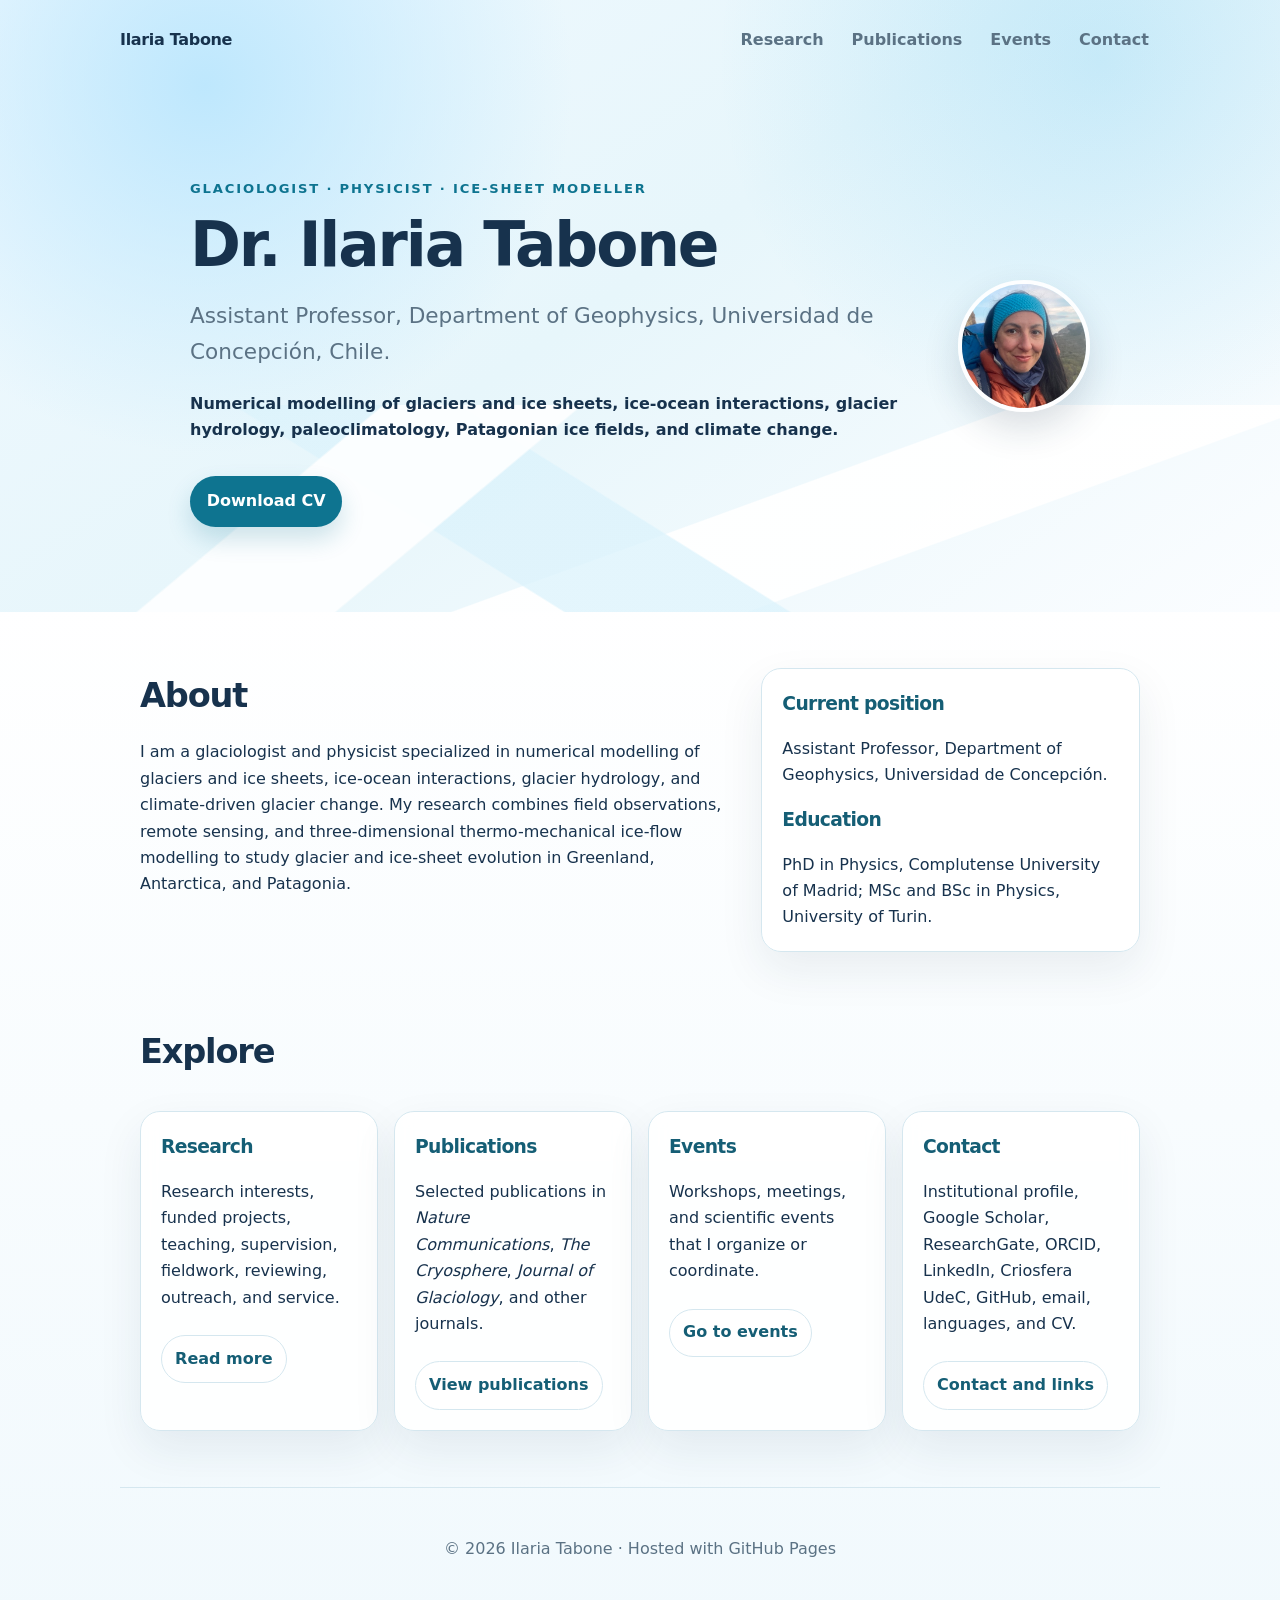
==== commit 86961003: "Update site information from long CV" ====
--- a/index.html
+++ b/index.html
@@ -24,7 +24,8 @@
         <p class="eyebrow">Glaciologist · Physicist · Ice-sheet modeller</p>
         <h1>Dr. Ilaria Tabone</h1>
         <p class="subtitle">Assistant Professor, Department of Geophysics, Universidad de Concepción, Chile.</p>
-        <p class="details">Numerical modelling of glaciers and ice sheets, ice-ocean interactions, glacier hydrology, paleoclimatology, and climate change.</p>
+        <p class="details">Numerical modelling of glaciers and ice sheets, ice-ocean interactions, glacier hydrology, paleoclimatology, Patagonian ice fields, and climate change.</p>
+        <a class="button" href="assets/cv-tabone-LONG_chile_0726.pdf">Download CV</a>
       </div>
       <img class="profile-photo" src="assets/ilaria-profile.jpg" alt="Ilaria Tabone in the field" />
     </section>
@@ -35,9 +36,10 @@
       <div>
         <h2>About</h2>
         <p>
-          I am a glaciologist and physicist specialized in numerical modelling of glaciers and ice sheets.
-          My research combines field observations, remote sensing, and three-dimensional thermo-mechanical
-          ice-flow modelling to study glacier and ice-sheet evolution in Greenland, Antarctica, and Patagonia.
+          I am a glaciologist and physicist specialized in numerical modelling of glaciers and ice sheets,
+          ice-ocean interactions, glacier hydrology, and climate-driven glacier change. My research combines
+          field observations, remote sensing, and three-dimensional thermo-mechanical ice-flow modelling to
+          study glacier and ice-sheet evolution in Greenland, Antarctica, and Patagonia.
         </p>
       </div>
       <div class="info-box">
@@ -52,7 +54,7 @@
       <h2>Explore</h2>
       <article class="card">
         <h3>Research</h3>
-        <p>Ice-sheet and glacier modelling, ice-climate interactions, Patagonia, Greenland, Antarctica, GLOFs, and tipping points.</p>
+        <p>Research interests, funded projects, teaching, supervision, fieldwork, reviewing, outreach, and service.</p>
         <a href="/research/">Read more</a>
       </article>
       <article class="card">
@@ -67,7 +69,7 @@
       </article>
       <article class="card">
         <h3>Contact</h3>
-        <p>Institutional profile, Google Scholar, ResearchGate, ORCID, LinkedIn, Criosfera UdeC, GitHub, and email contact.</p>
+        <p>Institutional profile, Google Scholar, ResearchGate, ORCID, LinkedIn, Criosfera UdeC, GitHub, email, languages, and CV.</p>
         <a href="/contact/">Contact and links</a>
       </article>
     </section>
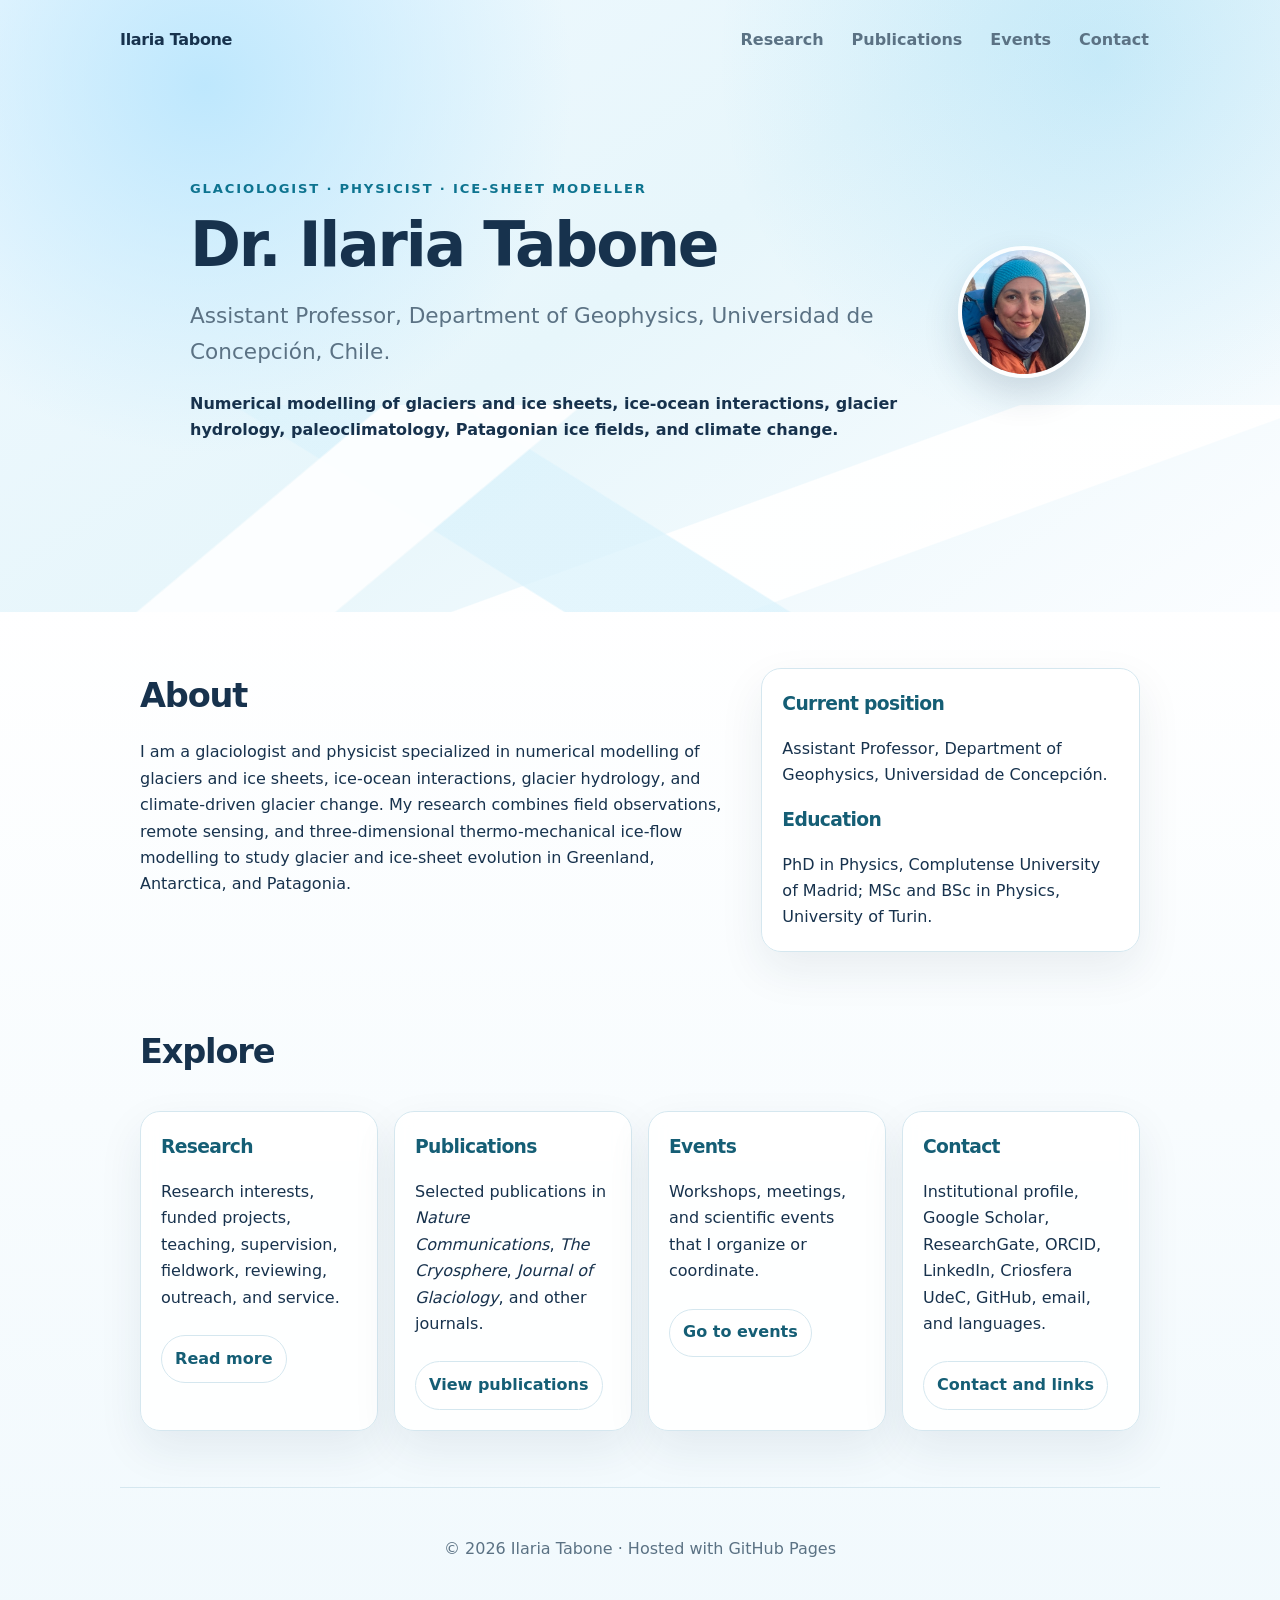
==== commit 766e06dd: "Remove CV and expand supervision" ====
--- a/index.html
+++ b/index.html
@@ -25,7 +25,6 @@
         <h1>Dr. Ilaria Tabone</h1>
         <p class="subtitle">Assistant Professor, Department of Geophysics, Universidad de Concepción, Chile.</p>
         <p class="details">Numerical modelling of glaciers and ice sheets, ice-ocean interactions, glacier hydrology, paleoclimatology, Patagonian ice fields, and climate change.</p>
-        <a class="button" href="assets/cv-tabone-LONG_chile_0726.pdf">Download CV</a>
       </div>
       <img class="profile-photo" src="assets/ilaria-profile.jpg" alt="Ilaria Tabone in the field" />
     </section>
@@ -69,7 +68,7 @@
       </article>
       <article class="card">
         <h3>Contact</h3>
-        <p>Institutional profile, Google Scholar, ResearchGate, ORCID, LinkedIn, Criosfera UdeC, GitHub, email, languages, and CV.</p>
+        <p>Institutional profile, Google Scholar, ResearchGate, ORCID, LinkedIn, Criosfera UdeC, GitHub, email, and languages.</p>
         <a href="/contact/">Contact and links</a>
       </article>
     </section>
--- a/styles.css
+++ b/styles.css
@@ -233,6 +233,11 @@
 .timeline-item strong { color: var(--primary-dark); }
 .timeline-item p { margin-bottom: 0; }
 
+.highlight-name {
+  color: var(--primary-dark);
+  font-weight: 850;
+}
+
 .publication-list ul { padding-left: 1.25rem; }
 .publication-list li { margin-bottom: 0.9rem; }
 
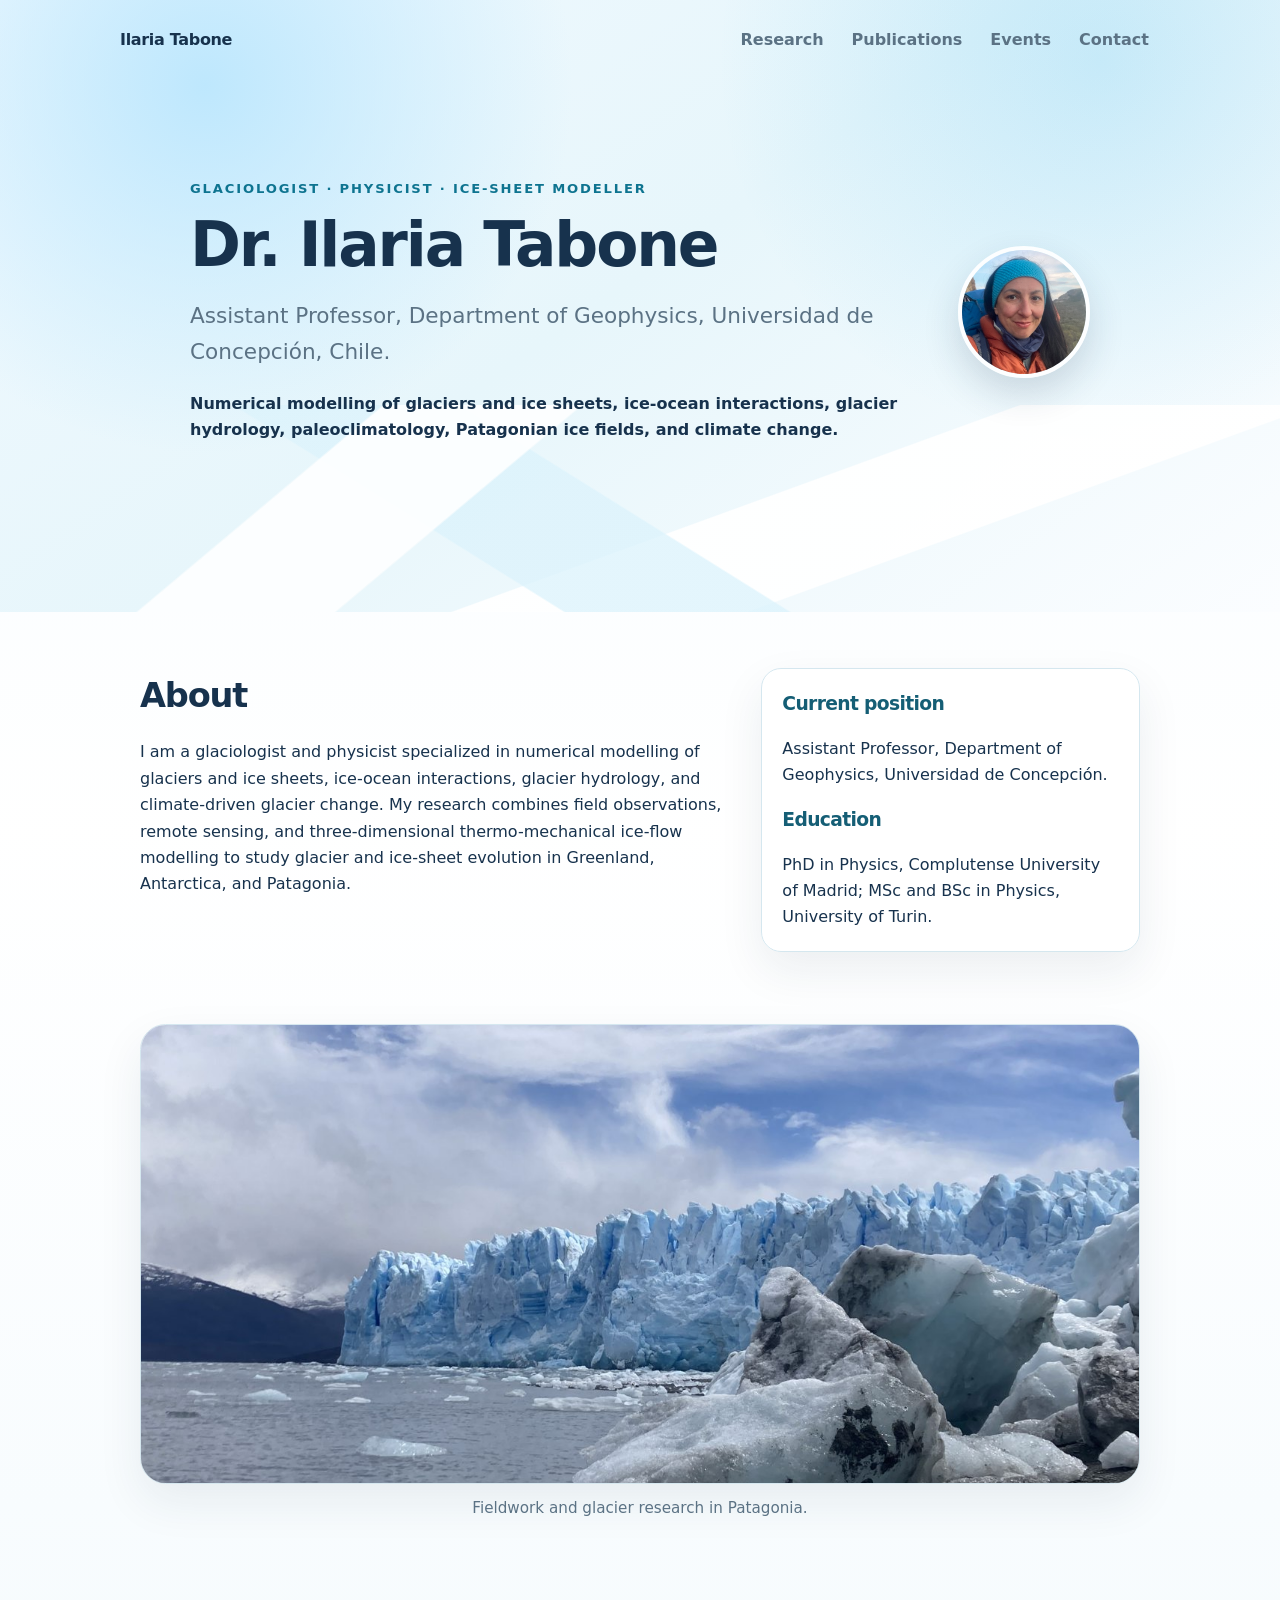
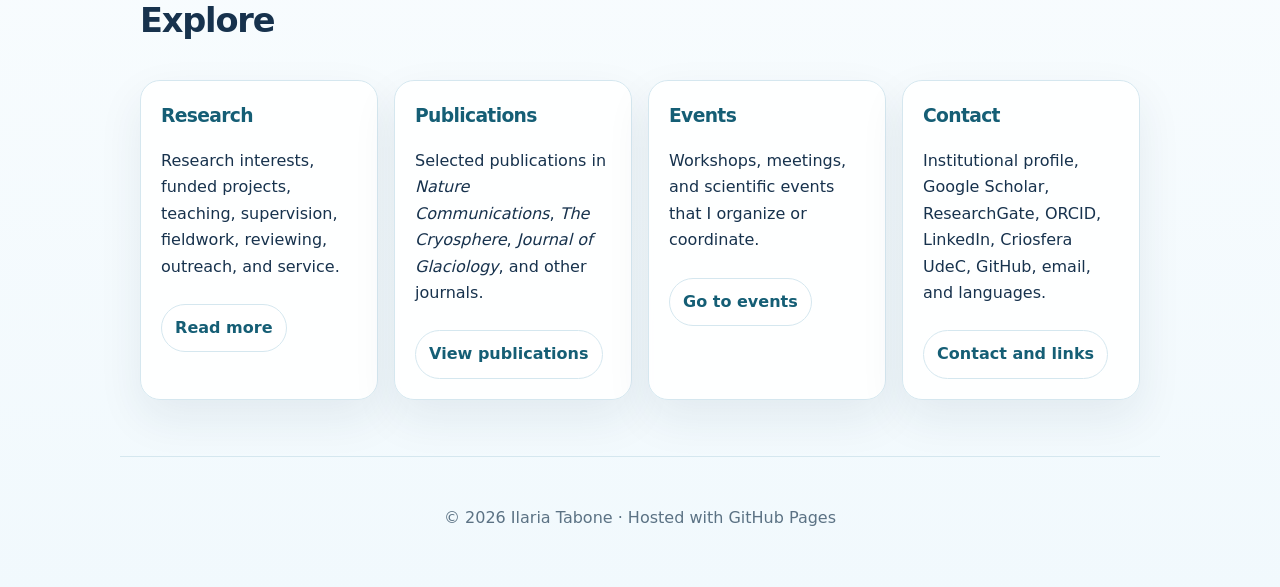
==== commit 3474c823: "Add homepage fieldwork image" ====
--- a/index.html
+++ b/index.html
@@ -49,6 +49,11 @@
       </div>
     </section>
 
+    <section class="section feature-figure">
+      <img src="assets/homepage-fieldwork.jpg" alt="Glacier fieldwork landscape" />
+      <p>Fieldwork and glacier research in Patagonia.</p>
+    </section>
+
     <section class="section summary-grid">
       <h2>Explore</h2>
       <article class="card">
--- a/styles.css
+++ b/styles.css
@@ -212,6 +212,27 @@
   box-shadow: 0 16px 36px rgba(23, 50, 77, 0.16);
 }
 
+.feature-figure {
+  padding-top: 1rem;
+}
+
+.feature-figure img {
+  display: block;
+  width: 100%;
+  max-height: 460px;
+  object-fit: cover;
+  border-radius: calc(var(--radius) + 0.35rem);
+  border: 1px solid var(--border);
+  box-shadow: var(--shadow);
+}
+
+.feature-figure p {
+  margin: 0.75rem 0 0;
+  color: var(--muted);
+  font-size: 0.95rem;
+  text-align: center;
+}
+
 .button-row, .social-links {
   display: flex;
   flex-wrap: wrap;
